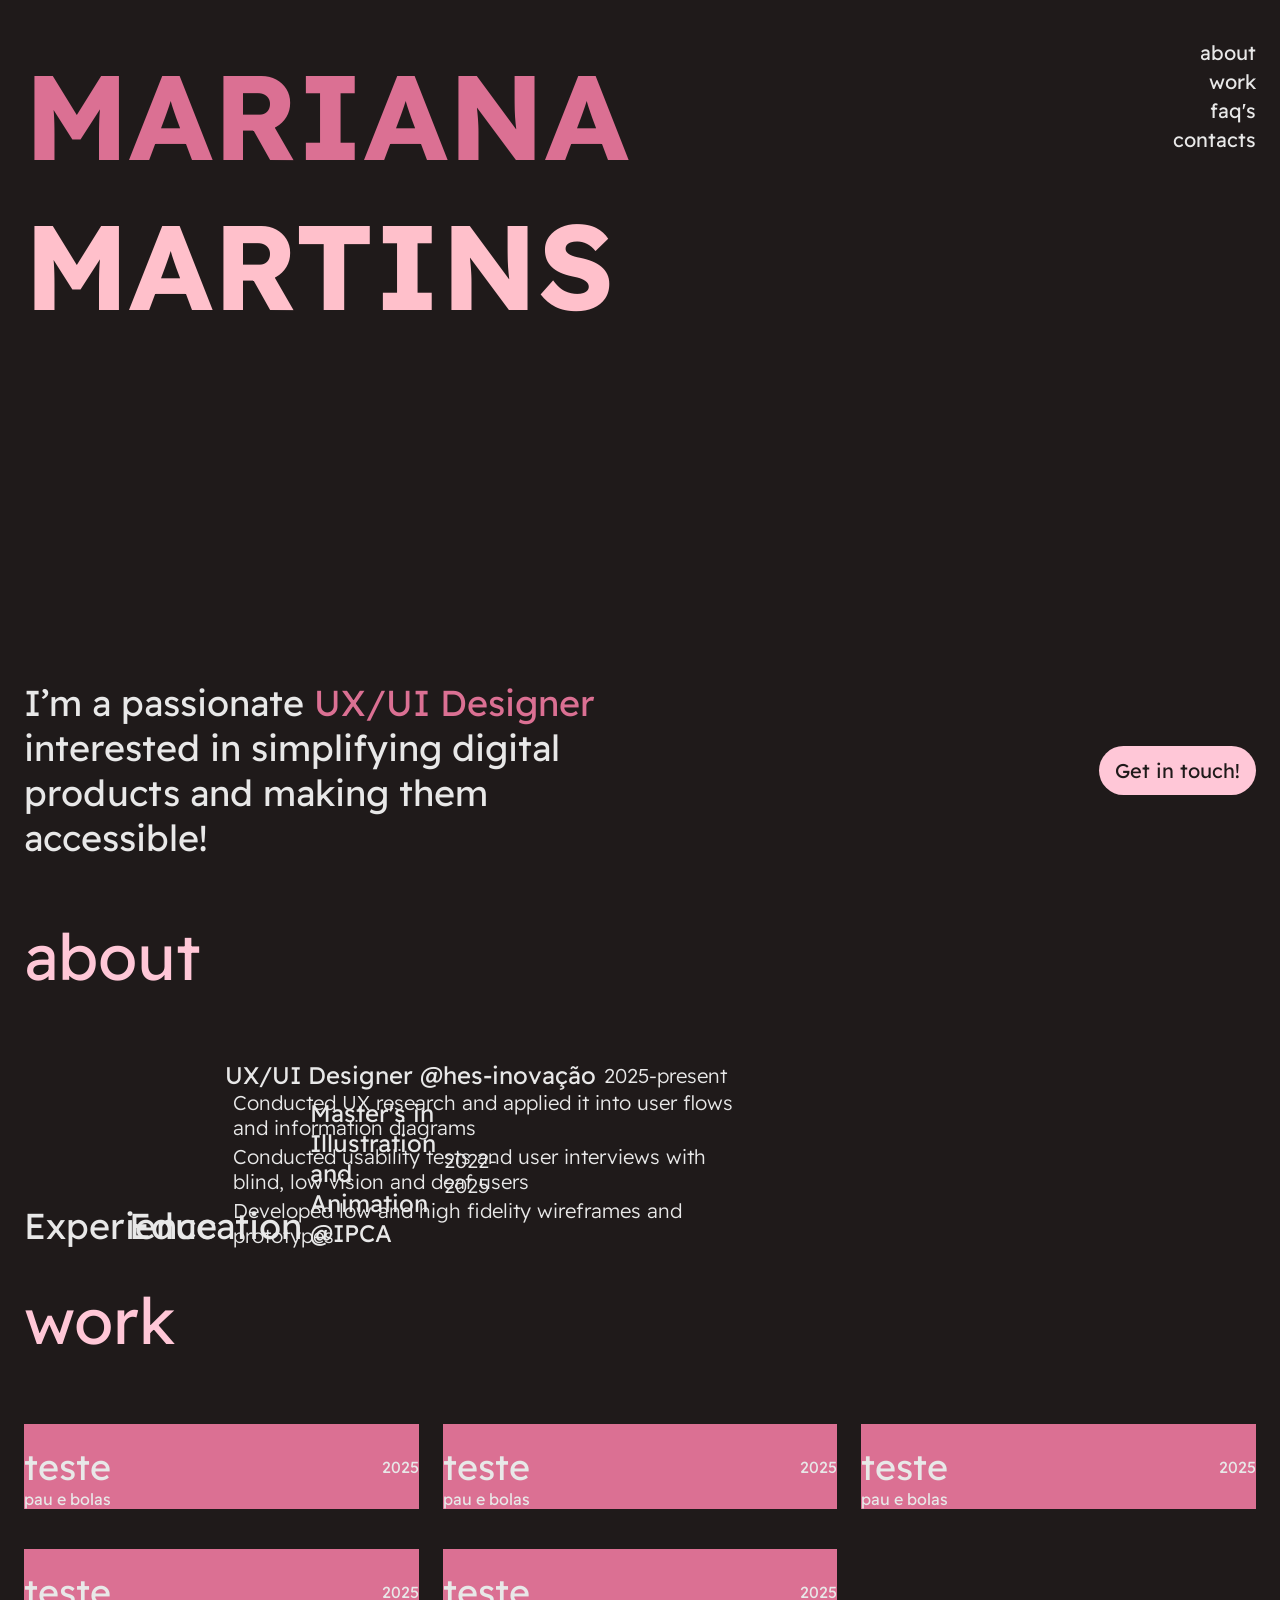
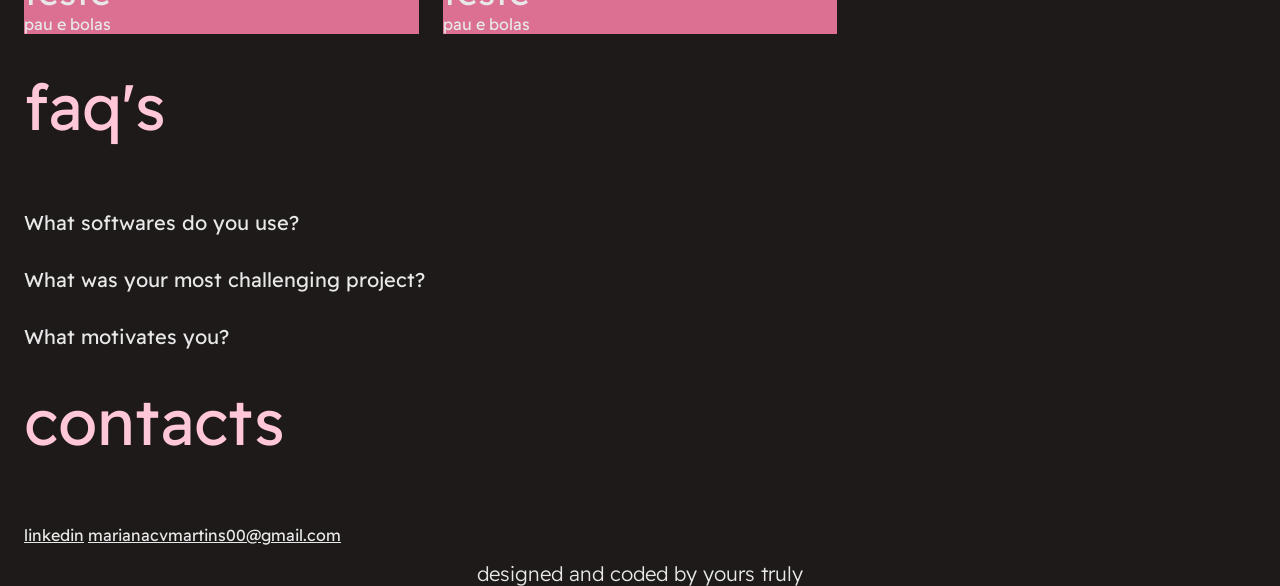
==== index.html @ b4ec55ad "Rename homepage.html to index.html" ====
<!DOCTYPE html>
<html lang="en">

<head>
    <meta name="viewport" content="width=device-width, initial-scale=1">
    <meta charset="UTF-8">
    <title>Mariana Martins' Portfolio</title>

    <link rel="stylesheet" href="style.css">

    <link rel="preconnect" href="https://fonts.googleapis.com">
    <link rel="preconnect" href="https://fonts.gstatic.com" crossorigin>
    <link href="https://fonts.googleapis.com/css2?family=Readex+Pro:wght@160..700&display=swap" rel="stylesheet">

</head>

<body>
    <nav>
        <a href="#about" class="link_nav">about</a>
        <a href="#work" class="link_nav">work</a>
        <a href="#faqs" class="link_nav">faq's</a>
        <a href="#contacts" class="link_nav">contacts</a>
    </nav>

    <main>
        <section id="hero">
            <div id="hero-title">
                <h1 id="Mariana">Mariana</h1>
                <h1 id="Martins">Martins</h1>
            </div>
            <div id="hero-div">
                <div id="hero-h3">
                    <h3>I’m a passionate <strong>UX/UI Designer</strong> interested in simplifying digital products and
                        making them
                        accessible!</h3>
                </div>
                <button href="#contacts" class="primary-button">Get in touch!</button>
            </div>
        </section>

        <section id="about">
            <h2>about</h2>
            <div id="about-main">
                <div class="about-section" id="about-experience">
                    <h3>Experience</h3>
                    <div>
                        <details open>
                            <summary class="about-title">
                                <h4>UX/UI Designer @hes-inovação</h4>
                                <p>2025-present</p>
                            </summary>
                            <div class="about-details">
                                <div>
                                    <img src="imgs/about-star.png" alt="">

                                    <p>
                                        Conducted UX research and applied it into user flows and information diagrams
                                    </p>
                                </div>
                                <div>
                                    <img src="imgs/about-star.png" alt="">

                                    <p>
                                        Conducted usability tests and user interviews with blind, low vision and deaf
                                        users
                                    </p>
                                </div>
                                <div>
                                    <img src="imgs/about-star.png" alt="">

                                    <p>
                                        Developed low and high fidelity wireframes and prototypes
                                    </p>
                                </div>
                            </div>
                        </details>
                    </div>
                </div>
                <div class="about-section" id="about-education">
                    <h3>Education</h3>
                    <div>
                        <div>
                            <div class="about-title">
                                <h4>Master's in Illustration and Animation @IPCA</h4>
                                <p>2022-2025</p>
                            </div>
                        </div>
                    </div>
                </div>
            </div>
        </section>

        <section id="work">
            <h2>work</h2>
            <div id="work-main">
                <div class="work-card">
                    <img src="" alt="">
                    <div class="work-title">
                        <h3>teste</h3>
                        <caption>2025</caption>
                    </div>
                    <div>pau e bolas</div>
                </div>
                <div class="work-card">
                    <img src="" alt="">
                    <div class="work-title">
                        <h3>teste</h3>
                        <caption>2025</caption>
                    </div>
                    <div>pau e bolas</div>
                </div>
                <div class="work-card">
                    <img src="" alt="">
                    <div class="work-title">
                        <h3>teste</h3>
                        <caption>2025</caption>
                    </div>
                    <div>pau e bolas</div>
                </div>
                <div class="work-card">
                    <img src="" alt="">
                    <div class="work-title">
                        <h3>teste</h3>
                        <caption>2025</caption>
                    </div>
                    <div>pau e bolas</div>
                </div>
                <div class="work-card">
                    <img src="" alt="">
                    <div class="work-title">
                        <h3>teste</h3>
                        <caption>2025</caption>
                    </div>
                    <div>pau e bolas</div>
                </div>
            </div>
        </section>

        <section id="faqs">
            <h2>faq's</h2>
            <div id="faqs-section">
                <div id="faqs-main">
                    <details>
                        <summary>
                            What softwares do you use?
                        </summary>
                        <p>
                            Academically, I mainly used the <b>Adobe programs</b>, specially Illustrator, Photoshop, Indesign,
                            After Effects and Premier.
                            However, since pivoting to UX/UI, my main tools has been <b>Figma</b>, since it is the industry
                            standard and due to its versatility. I find it a very useful and versatile tool, due to its
                            many
                            file types (Figjam, Design, Slides) fitting different steps of the UX process
                            For organization also use ClickUp and Notion, and Miro for brainstorming </p>
                    </details>
                    <details>
                        <summary>
                            What was your most challenging project? </summary>
                        <p>
                            Ironically, my most challenging project was also my first one - an <b>app heavily reliant
                            on accessibility</b>, since its target audience are blind, low vision and deaf people. Knowing
                            only
                            the theory about accessibility, at that point, it was vital to conduct a lot of research on
                            how
                            specially blind and low vision people use smartphones in order to have a functional and
                            useful
                            product. Something that really contributed to the success of this project were the usability
                            tests conducted, in which we gathered relevant feedback, from the actual target audience,
                            that
                            allowed us to create a more inclusive app </p>
                    </details>
                    <details>
                        <summary>
                            What motivates you? </summary>
                        <p>
                            <b>I love creating</b>! My hobbies include creating, either by drawing, crocheting, cooking or
                            baking. So naturally I love what I do for work - creating solutions for a specific problem.
                            It
                            keeps me curious, experimental and imaginative</p>
                    </details>
                </div>
            </div>
        </section>

        <section id="contacts">
            <h2>contacts</h2>
            <div>
                <a href="https://www.linkedin.com/in/marianacvmartins/">linkedin</a>
                <a href="#">marianacvmartins00@gmail.com</a>
            </div>
        </section>
    </main>
    <footer>
        <p id="credits">designed and coded by yours truly</p>
    </footer>
</body>
---- style.css ----
:root {
    --margin: 24px;
    --gutter: 24px;

    --black: hsla(0, 9%, 11%, 1);
    --white: hsla(0, 0%, 91%, 1);
    --primary200: hsla(343, 100%, 89%, 1);

    /*FONT*/
    --h1: 120px;
    --h2: 64px;
    --h3: 36px;
    --h4: 24px;
    --body: 20px;
    --surface-default: var(--black);
    --text-default: var(--white);
    --heading-default: var(--primary200);
    --surface-primary: var(--primary200);
    --text-primary: var(--black);
}

* {
    margin: 0;
    border: 0;
    padding: 0;
    color: var(--text-default);
    font-family: "Readex Pro", sans-serif;
    font-weight: 400;
}


body {
    background-color: var(--surface-default);
    margin: 0px var(--margin);
}


h1 {
    font-size: var(--h1);
    font-weight: 700;
}

h2 {
    font-size: var(--h2);
    color: var(--heading-default);
}

h3 {
    font-size: var(--h3);
}

h4 {
    font-size: var(--h4);
}

p {
    font-size: var(--body);
    font-weight: 300;
}

button {
    border-radius: 64px;
    font-size: var(--body);
}

.primary-button {
    background-color: var(--surface-primary);
    color: var(--text-primary);
    padding: 12px 16px;
}

nav {
    position: absolute;
    right: var(--margin);
    top: 40px;
    display: flex;
    width: 122px;
    flex-direction: column;
    align-items: flex-end;
    gap: var(--Spacing-2, 4px);
    position: fixed;
    font-size: var(--body);
}

nav a {
    text-decoration: none;
}

main {
    padding: 0px --margin !important;
}

#hero {
    height: calc(100vh - 80px) !important;
    padding: 40px 0px;
    display: flex;
    flex-direction: column;
    justify-content: space-between;
}

#hero-title {
    display: flex;
    flex-direction: column;
    align-items: flex-start;
}

#hero-title #Mariana {
    color: palevioletred;
}

#hero-title #Martins {
    color: pink;
}

#hero h1 {
    text-transform: uppercase;
}

#hero-div {
    display: inline-grid;
    row-gap: 10px;
    column-gap: var(--gutter);
    align-self: stretch;
    grid-template-rows: repeat(1, fit-content(100%));
    grid-template-columns: repeat(12, minmax(0, 1fr));
    align-items: center;
}

#hero-h3 {
    display: flex;
    flex-direction: column;
    align-items: flex-start;
    grid-column: 1 / span 6;
    justify-self: stretch;
}

#hero-h3 strong {
    color: palevioletred;
}

#hero-div button {
    display: inline-flex;
    padding: var(--Spacing-4, 12px) var(--Spacing-5, 16px);
    align-items: center;
    gap: var(--Spacing-2, 4px);
    grid-row: 1 / span 1;
    grid-column: 12 / span 1;
    justify-self: end;
    height: min-content;
    width: max-content;
}

section {
    display: flex;
    flex-direction: column;
    align-items: flex-start;
    gap: 64px;
    padding: 16px 0px;
    align-self: stretch;
}

#about h3 {
    writing-mode: sideways-lr;
}

.about-title {
    display: flex;
    align-items: center;
    gap: var(--Spacing-3, 8px);
    align-self: stretch;
}

#about-main {
    display: inline-grid;
    column-gap: 32px;
    align-self: stretch;
    grid-template-rows: repeat(1, fit-content(100%));
    grid-template-columns: repeat(12, minmax(0, 1fr));
}

.about-section {
    display: flex;
    align-items: flex-end;
    gap: 8px;
    align-self: end;
    grid-row: 1 / span 1;
    justify-self: stretch;
}

.about-section #about-experience {
    grid-column: 1 / span 5;
}

.about-section #about-education {
    grid-column: 7 / span 5;
}

.about-details {
    display: flex;
    flex-direction: column;
    align-items: flex-start;
    gap: 4px;
    align-self: stretch;
}

.about-details div {
    display: flex;
    width: 525px;
    align-items: center;
    gap: 8px;
}

#work-main {
    display: inline-grid;
    row-gap: var(--Spacing-8, 40px);
    column-gap: var(--Spacing-6, 24px);
    align-self: stretch;
    grid-template-rows: repeat(2, fit-content(100%));
    grid-template-columns: repeat(3, minmax(0, 1fr));
}

.work-card {
    background-color: palevioletred;
}

.work-title {
    display: flex;
    justify-content: space-between;
    align-items: center;
    align-self: stretch;
}

#faqs-section {
    display: inline-grid;
    row-gap: 24px;
    column-gap: var(--gutter);
    align-self: stretch;
    grid-template-rows: repeat(1, fit-content(100%));
    grid-template-columns: repeat(12, minmax(0, 1fr));
}

#faqs-main {
    display: flex;
    padding: var(--Spacing-0, 0);
    flex-direction: column;
    align-items: flex-start;
    gap: var(--Spacing-7, 32px);
    grid-row: 1 / span 1;
    grid-column: 1 / span 6;
    justify-self: stretch;
}

summary {
    list-style: none;
    gap: 32px;
    font-size: var(--body);
}

footer {
    width: calc(100vw-80px);
    text-align: center;
}

/*main {
    margin: var(--margin);
}
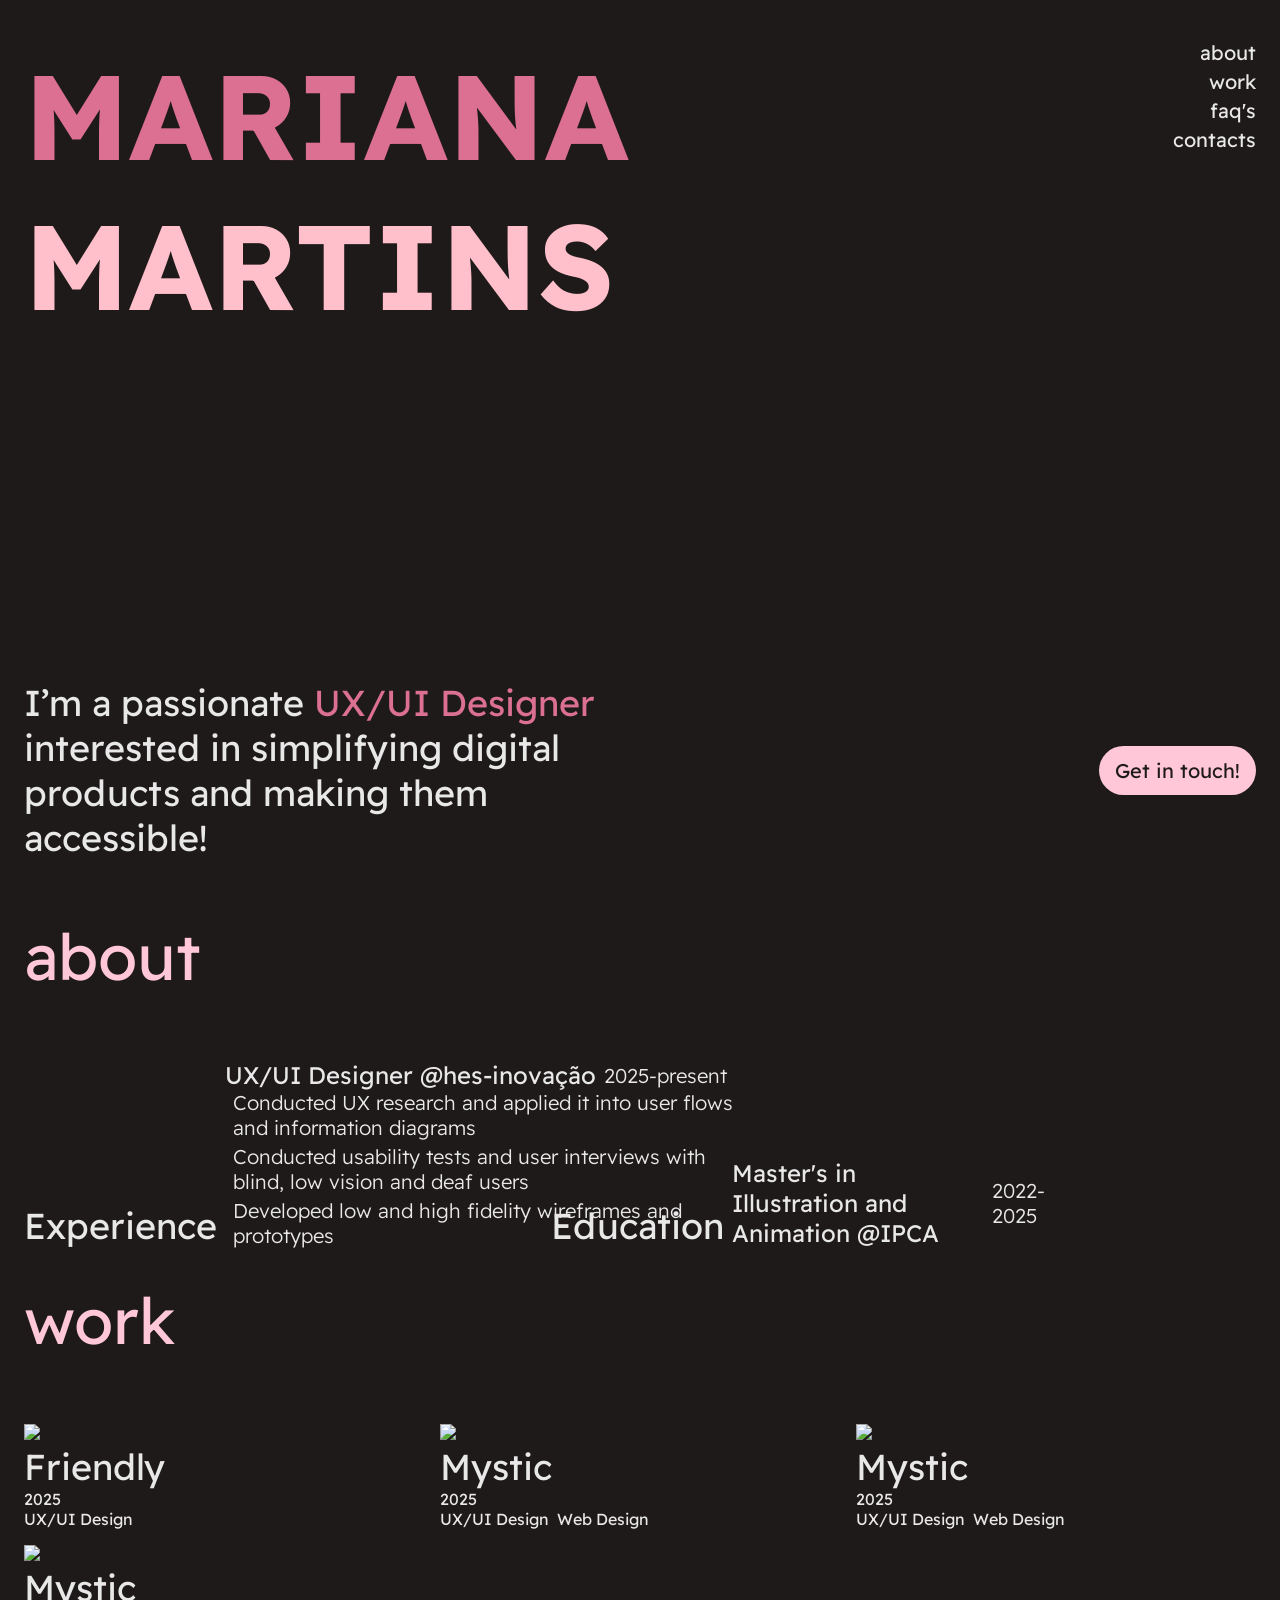
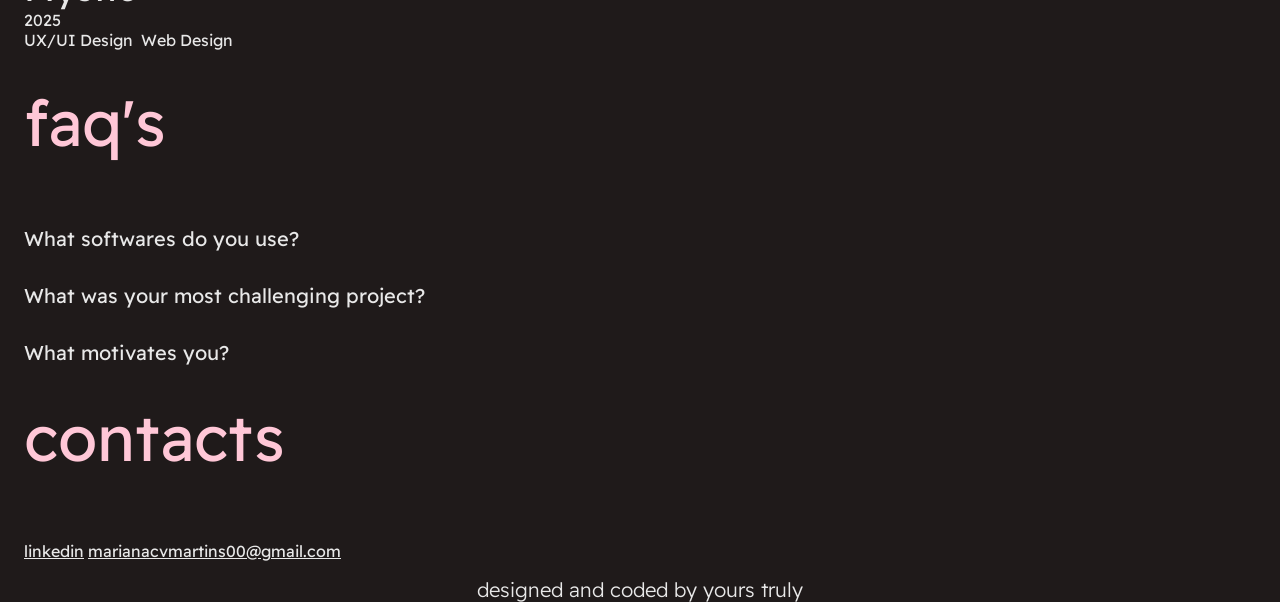
==== commit 4e0ad2cd: "Add files via upload" ====
--- a/index.html
+++ b/index.html
@@ -16,10 +16,10 @@
 
 <body>
     <nav>
-        <a href="#about" class="link_nav">about</a>
+        <!--<a href="#about" class="link_nav">about</a>
         <a href="#work" class="link_nav">work</a>
         <a href="#faqs" class="link_nav">faq's</a>
-        <a href="#contacts" class="link_nav">contacts</a>
+        <a href="#contacts" class="link_nav">contacts</a>-->
     </nav>
 
     <main>
@@ -93,46 +93,6 @@
         <section id="work">
             <h2>work</h2>
             <div id="work-main">
-                <div class="work-card">
-                    <img src="" alt="">
-                    <div class="work-title">
-                        <h3>teste</h3>
-                        <caption>2025</caption>
-                    </div>
-                    <div>pau e bolas</div>
-                </div>
-                <div class="work-card">
-                    <img src="" alt="">
-                    <div class="work-title">
-                        <h3>teste</h3>
-                        <caption>2025</caption>
-                    </div>
-                    <div>pau e bolas</div>
-                </div>
-                <div class="work-card">
-                    <img src="" alt="">
-                    <div class="work-title">
-                        <h3>teste</h3>
-                        <caption>2025</caption>
-                    </div>
-                    <div>pau e bolas</div>
-                </div>
-                <div class="work-card">
-                    <img src="" alt="">
-                    <div class="work-title">
-                        <h3>teste</h3>
-                        <caption>2025</caption>
-                    </div>
-                    <div>pau e bolas</div>
-                </div>
-                <div class="work-card">
-                    <img src="" alt="">
-                    <div class="work-title">
-                        <h3>teste</h3>
-                        <caption>2025</caption>
-                    </div>
-                    <div>pau e bolas</div>
-                </div>
             </div>
         </section>
 
@@ -145,9 +105,11 @@
                             What softwares do you use?
                         </summary>
                         <p>
-                            Academically, I mainly used the <b>Adobe programs</b>, specially Illustrator, Photoshop, Indesign,
+                            Academically, I mainly used the <b>Adobe programs</b>, specially Illustrator, Photoshop,
+                            Indesign,
                             After Effects and Premier.
-                            However, since pivoting to UX/UI, my main tools has been <b>Figma</b>, since it is the industry
+                            However, since pivoting to UX/UI, my main tools has been <b>Figma</b>, since it is the
+                            industry
                             standard and due to its versatility. I find it a very useful and versatile tool, due to its
                             many
                             file types (Figjam, Design, Slides) fitting different steps of the UX process
@@ -158,7 +120,8 @@
                             What was your most challenging project? </summary>
                         <p>
                             Ironically, my most challenging project was also my first one - an <b>app heavily reliant
-                            on accessibility</b>, since its target audience are blind, low vision and deaf people. Knowing
+                                on accessibility</b>, since its target audience are blind, low vision and deaf people.
+                            Knowing
                             only
                             the theory about accessibility, at that point, it was vital to conduct a lot of research on
                             how
@@ -173,10 +136,12 @@
                         <summary>
                             What motivates you? </summary>
                         <p>
-                            <b>I love creating</b>! My hobbies include creating, either by drawing, crocheting, cooking or
+                            <b>I love creating</b>! My hobbies include creating, either by drawing, crocheting, cooking
+                            or
                             baking. So naturally I love what I do for work - creating solutions for a specific problem.
                             It
-                            keeps me curious, experimental and imaginative</p>
+                            keeps me curious, experimental and imaginative
+                        </p>
                     </details>
                 </div>
             </div>
@@ -194,3 +159,5 @@
         <p id="credits">designed and coded by yours truly</p>
     </footer>
 </body>
+
+<script src="test.js"></script>
--- a/style.css
+++ b/style.css
@@ -26,6 +26,7 @@
     color: var(--text-default);
     font-family: "Readex Pro", sans-serif;
     font-weight: 400;
+    scroll-behavior: smooth;
 }
 
 
@@ -187,12 +188,12 @@
     justify-self: stretch;
 }
 
-.about-section #about-experience {
+#about-experience {
     grid-column: 1 / span 5;
 }
 
-.about-section #about-education {
-    grid-column: 7 / span 5;
+#about-education {
+    grid-column: 6 / span 5;
 }
 
 .about-details {
@@ -211,16 +212,32 @@
 }
 
 #work-main {
-    display: inline-grid;
-    row-gap: var(--Spacing-8, 40px);
-    column-gap: var(--Spacing-6, 24px);
-    align-self: stretch;
-    grid-template-rows: repeat(2, fit-content(100%));
-    grid-template-columns: repeat(3, minmax(0, 1fr));
+    display: flex;
+    flex-wrap: wrap;
+    /* Allows items to drop to the next row */
+    gap: 16px;
+    /* Spacing between rows and columns */
+    width: 100%;
 }
 
 .work-card {
-    background-color: palevioletred;
+    flex: calc((100% - (var(--gutter) * 2)) / 3);
+}
+
+.work-image-section {
+    object-fit: fill;
+}
+
+
+.work-image {
+    object-fit: fill;
+}
+
+
+
+.work-category-star {
+    width: 16px;
+    fill: var(--white);
 }
 
 .work-title {
@@ -228,6 +245,15 @@
     justify-content: space-between;
     align-items: center;
     align-self: stretch;
+}
+
+.work-category-div {
+    display: flex;
+    align-items: flex-start;
+    align-content: flex-start;
+    gap: var(--Spacing-1, 2px) var(--Spacing-3, 8px);
+    align-self: stretch;
+    flex-wrap: wrap;
 }
 
 #faqs-section {
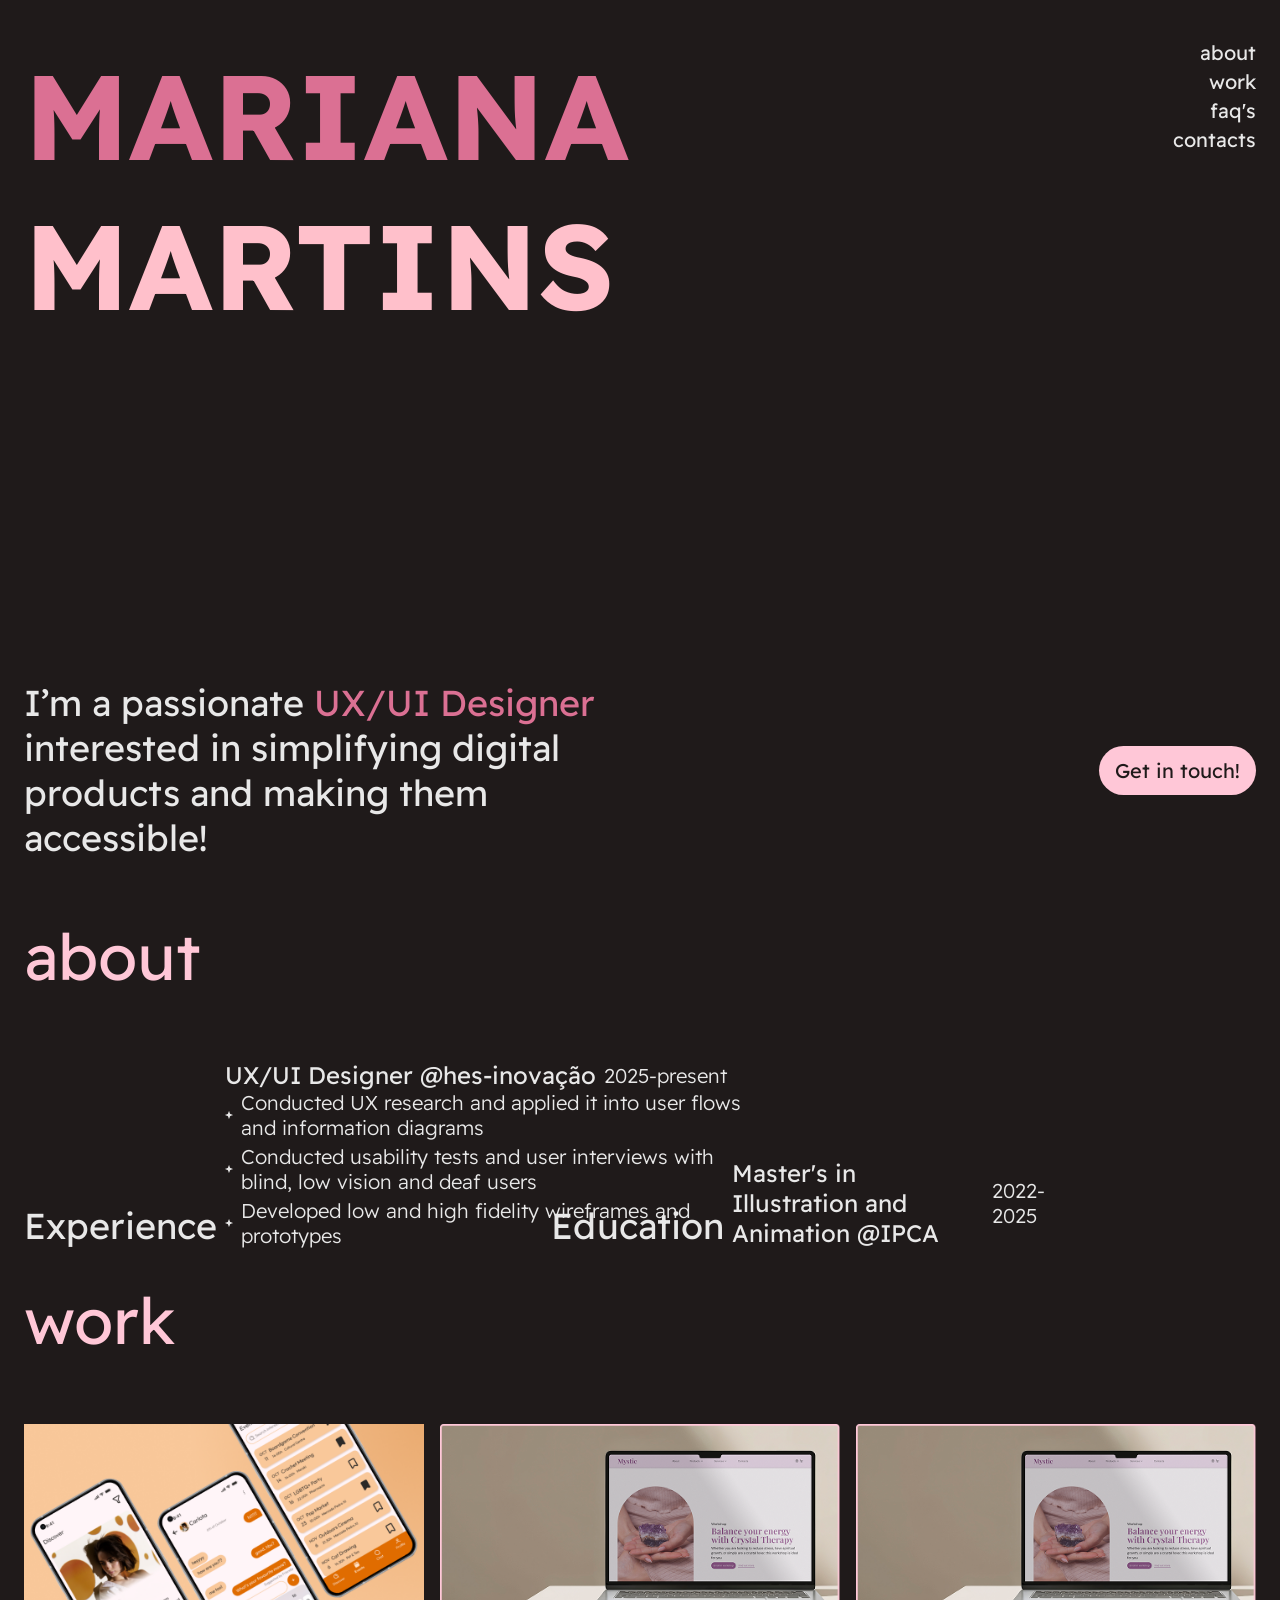
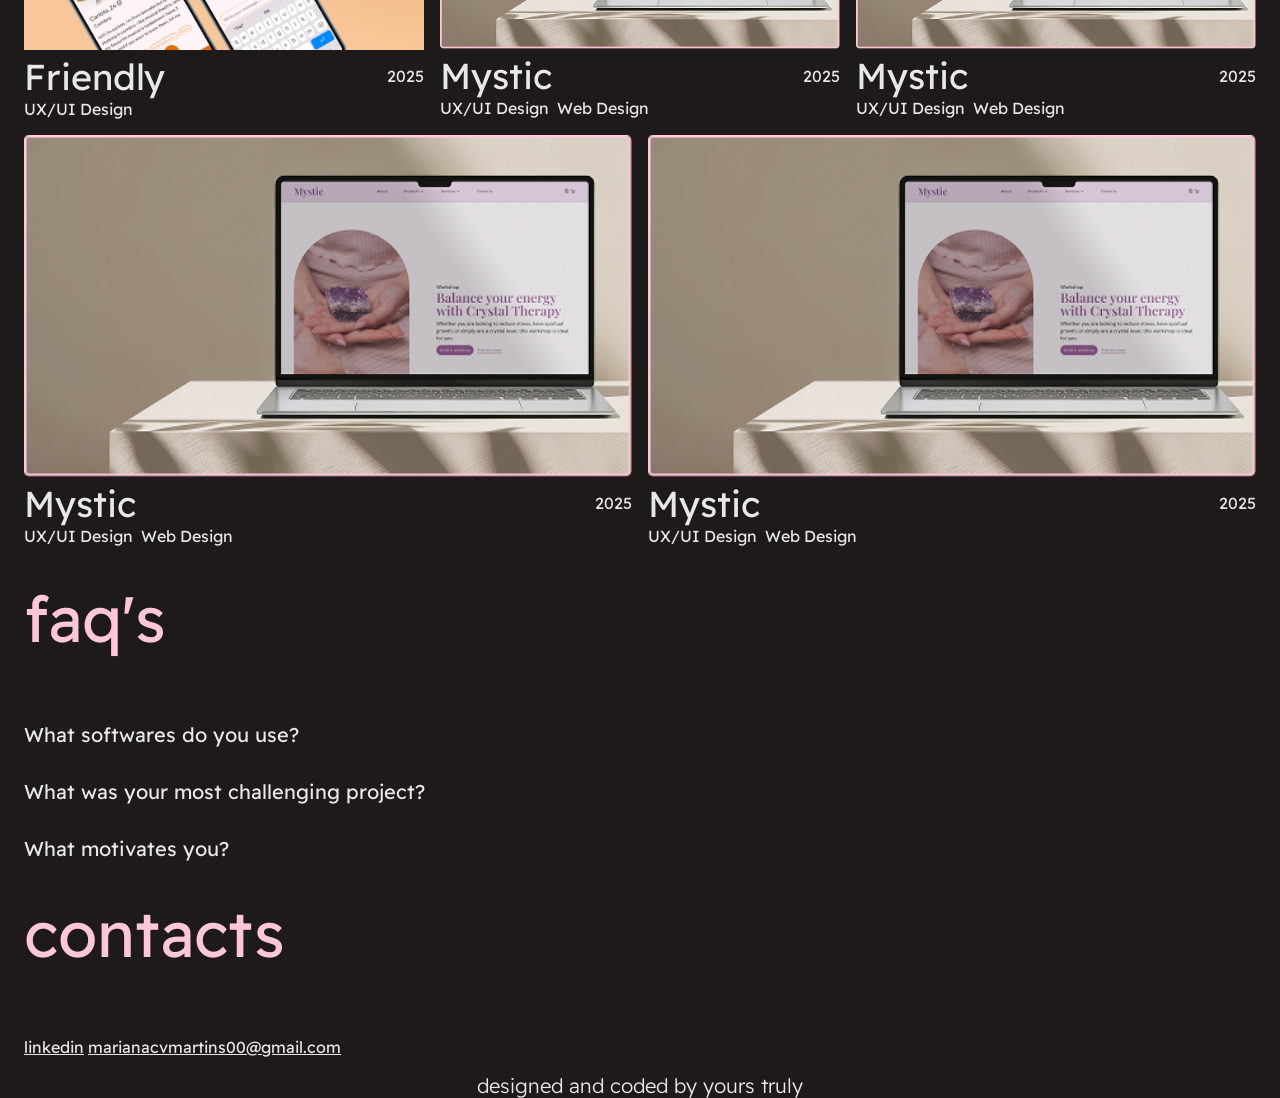
==== commit ecd6305a: "Add files via upload" ====
--- a/index.html
+++ b/index.html
@@ -18,7 +18,7 @@
     <nav>
         <!--<a href="#about" class="link_nav">about</a>
         <a href="#work" class="link_nav">work</a>
-        <a href="#faqs" class="link_nav">faq's</a>
+        <a href="#faq's" class="link_nav">faq's</a>
         <a href="#contacts" class="link_nav">contacts</a>-->
     </nav>
 
@@ -96,7 +96,7 @@
             </div>
         </section>
 
-        <section id="faqs">
+        <section id="faq's">
             <h2>faq's</h2>
             <div id="faqs-section">
                 <div id="faqs-main">
--- a/style.css
+++ b/style.css
@@ -230,7 +230,8 @@
 
 
 .work-image {
-    object-fit: fill;
+    width: 100%;
+    object-fit: contain;
 }
 
 
@@ -240,7 +241,7 @@
     fill: var(--white);
 }
 
-.work-title {
+.work-title-section {
     display: flex;
     justify-content: space-between;
     align-items: center;
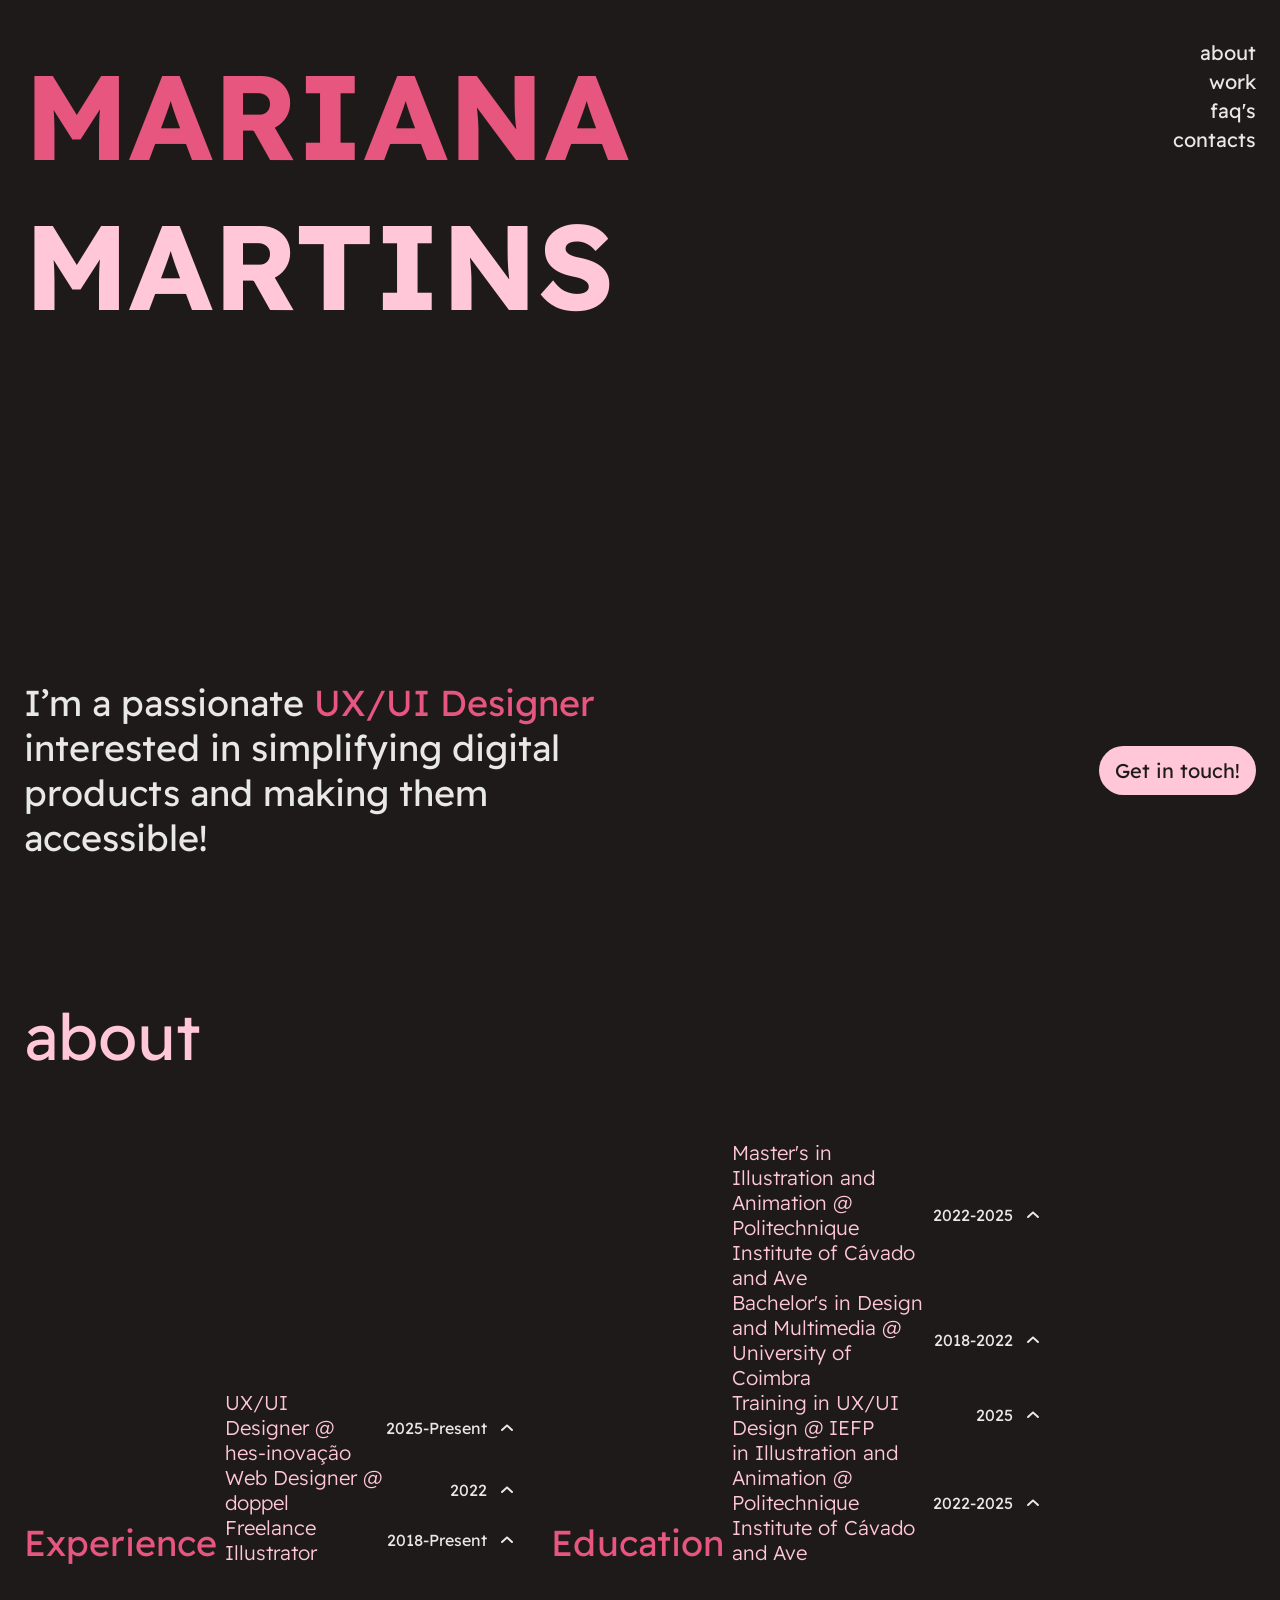
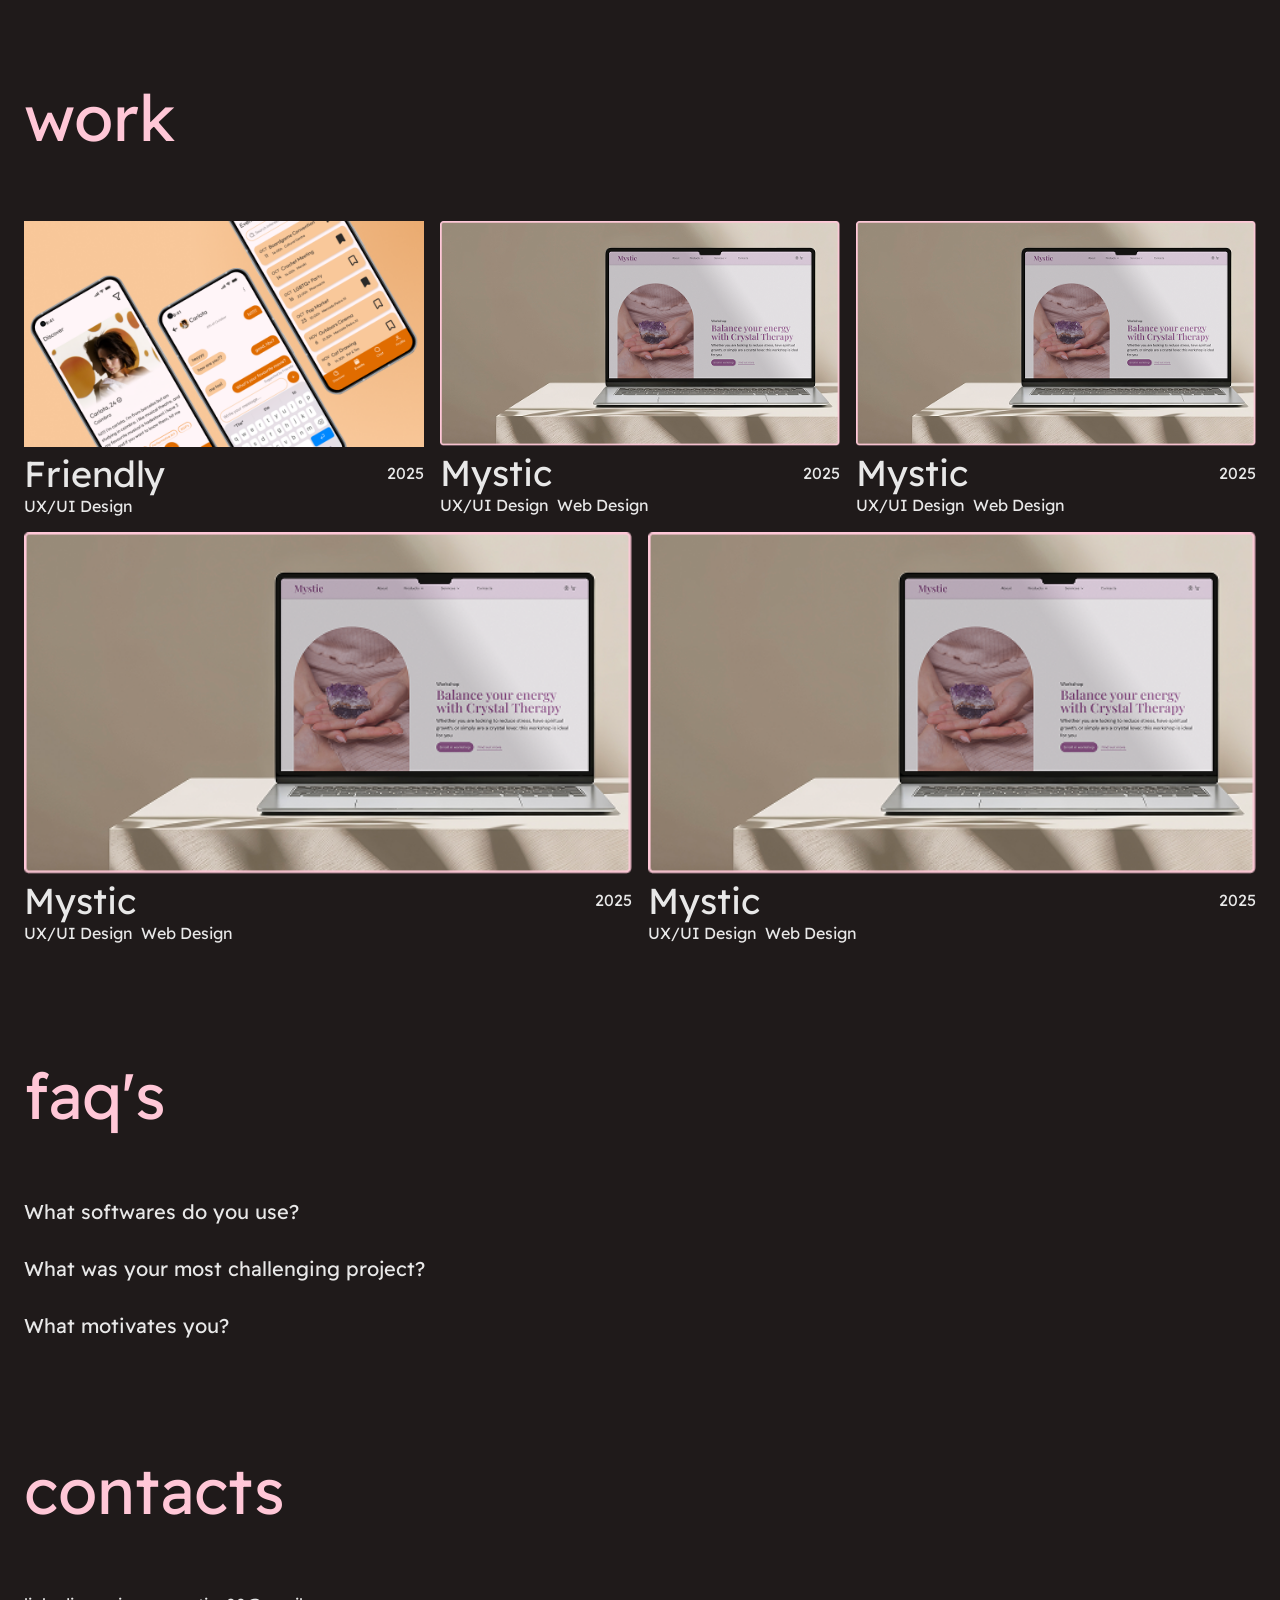
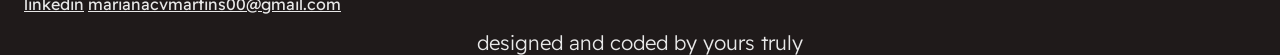
==== commit 685cdbad: "Add files via upload" ====
--- a/index.html
+++ b/index.html
@@ -43,22 +43,22 @@
             <div id="about-main">
                 <div class="about-section" id="about-experience">
                     <h3>Experience</h3>
-                    <div>
-                        <details open>
+                    <div id="about-experience-section">
+                        <!--<details open>
                             <summary class="about-title">
                                 <h4>UX/UI Designer @hes-inovação</h4>
                                 <p>2025-present</p>
                             </summary>
                             <div class="about-details">
                                 <div>
-                                    <img src="imgs/about-star.png" alt="">
+                                    <img src="imgs/star.svg" alt="">
 
                                     <p>
                                         Conducted UX research and applied it into user flows and information diagrams
                                     </p>
                                 </div>
                                 <div>
-                                    <img src="imgs/about-star.png" alt="">
+                                    <img src="imgs/star.svg" alt="">
 
                                     <p>
                                         Conducted usability tests and user interviews with blind, low vision and deaf
@@ -66,25 +66,20 @@
                                     </p>
                                 </div>
                                 <div>
-                                    <img src="imgs/about-star.png" alt="">
+                                    <img src="imgs/star.svg" alt="">
 
                                     <p>
                                         Developed low and high fidelity wireframes and prototypes
                                     </p>
                                 </div>
                             </div>
-                        </details>
+                        </details>-->
                     </div>
                 </div>
                 <div class="about-section" id="about-education">
                     <h3>Education</h3>
-                    <div>
-                        <div>
-                            <div class="about-title">
-                                <h4>Master's in Illustration and Animation @IPCA</h4>
-                                <p>2022-2025</p>
-                            </div>
-                        </div>
+                    <div id="about-education-section">
+                        
                     </div>
                 </div>
             </div>
--- a/style.css
+++ b/style.css
@@ -1,10 +1,12 @@
 :root {
     --margin: 24px;
     --gutter: 24px;
+    --gapsection: 80px;
 
     --black: hsla(0, 9%, 11%, 1);
     --white: hsla(0, 0%, 91%, 1);
     --primary200: hsla(343, 100%, 89%, 1);
+    --primary600: hsla(343, 74%, 62%, 1);
 
     /*FONT*/
     --h1: 120px;
@@ -12,12 +14,19 @@
     --h3: 36px;
     --h4: 24px;
     --body: 20px;
+    --caption: 16px;
+
+    /*TOKENS*/
     --surface-default: var(--black);
     --text-default: var(--white);
     --heading-default: var(--primary200);
+    --subheading-default: var(--primary600);
+
     --surface-primary: var(--primary200);
     --text-primary: var(--black);
 }
+
+
 
 * {
     margin: 0;
@@ -59,6 +68,10 @@
     font-weight: 300;
 }
 
+caption {
+    font-size: var(--caption);
+}
+
 button {
     border-radius: 64px;
     font-size: var(--body);
@@ -88,7 +101,10 @@
 }
 
 main {
+    display: flex;
+    flex-direction: column;
     padding: 0px --margin !important;
+    gap: var(--gapsection);
 }
 
 #hero {
@@ -106,11 +122,11 @@
 }
 
 #hero-title #Mariana {
-    color: palevioletred;
+    color: var(--subheading-default);
 }
 
 #hero-title #Martins {
-    color: pink;
+    color: var(--heading-default);
 }
 
 #hero h1 {
@@ -136,7 +152,7 @@
 }
 
 #hero-h3 strong {
-    color: palevioletred;
+    color: var(--subheading-default);
 }
 
 #hero-div button {
@@ -162,6 +178,7 @@
 
 #about h3 {
     writing-mode: sideways-lr;
+    color: var(--subheading-default);
 }
 
 .about-title {
@@ -204,19 +221,38 @@
     align-self: stretch;
 }
 
-.about-details div {
-    display: flex;
-    width: 525px;
+.about-title {
+display: flex;
+align-items: center;
+gap: var(--Spacing-3, 8px);
+align-self: stretch;
+}
+
+.about-title p {
+    flex: 1 0 0;
+    color: var(--heading-default);
+}
+
+.about-title caption {
+    display: inline-flex !important;
+}
+
+.tasks-section div {
+    display: flex;
     align-items: center;
     gap: 8px;
 }
 
+/*SEE THIS---------------------------------------------*/
+.tasks-section div img {
+    width: 12px;
+    fill: var(--white) !important;
+}
+
 #work-main {
     display: flex;
     flex-wrap: wrap;
-    /* Allows items to drop to the next row */
     gap: 16px;
-    /* Spacing between rows and columns */
     width: 100%;
 }
 
@@ -238,7 +274,7 @@
 
 .work-category-star {
     width: 16px;
-    fill: var(--white);
+    fill: white;
 }
 
 .work-title-section {
@@ -288,6 +324,72 @@
     text-align: center;
 }
 
+@media only screen and (max-width: 600px) {
+    :root {
+        --h1: 64px;
+        --h2: 48px;
+        --h3: 32px;
+        --h4: 24px;
+        --body: 20px;
+    }
+
+    #hero-div {
+        display: flex;
+        flex-direction: column;
+        align-items: self-end;
+    }
+
+    #about-main {
+        display: flex;
+        flex-direction: column;
+        align-items: self-start;
+    }
+
+    .about-section {
+        width: 100%;
+
+    }
+}
+
+@media only screen and (max-width: 1200px) {
+    #about-experience {
+        grid-column: 1 / span 6;
+    }
+
+    #about-education {
+        grid-column: 7 / span 6;
+    }
+}
+
+@media only screen and (max-width: 900px) {
+    #about-main {
+        display: flex;
+        flex-direction: column;
+        align-items: self-start;
+    }
+
+    .about-section {
+        width: 100%;
+    }
+}
+
+
+@media only screen and (max-width: 600px) {
+    :root {
+        --h1: 64px;
+        --h2: 48px;
+        --h3: 32px;
+        --h4: 24px;
+        --body: 20px;
+    }
+
+    #hero-div {
+        display: flex;
+        flex-direction: column;
+        align-items: self-end;
+    }
+}
+
 /*main {
     margin: var(--margin);
 }
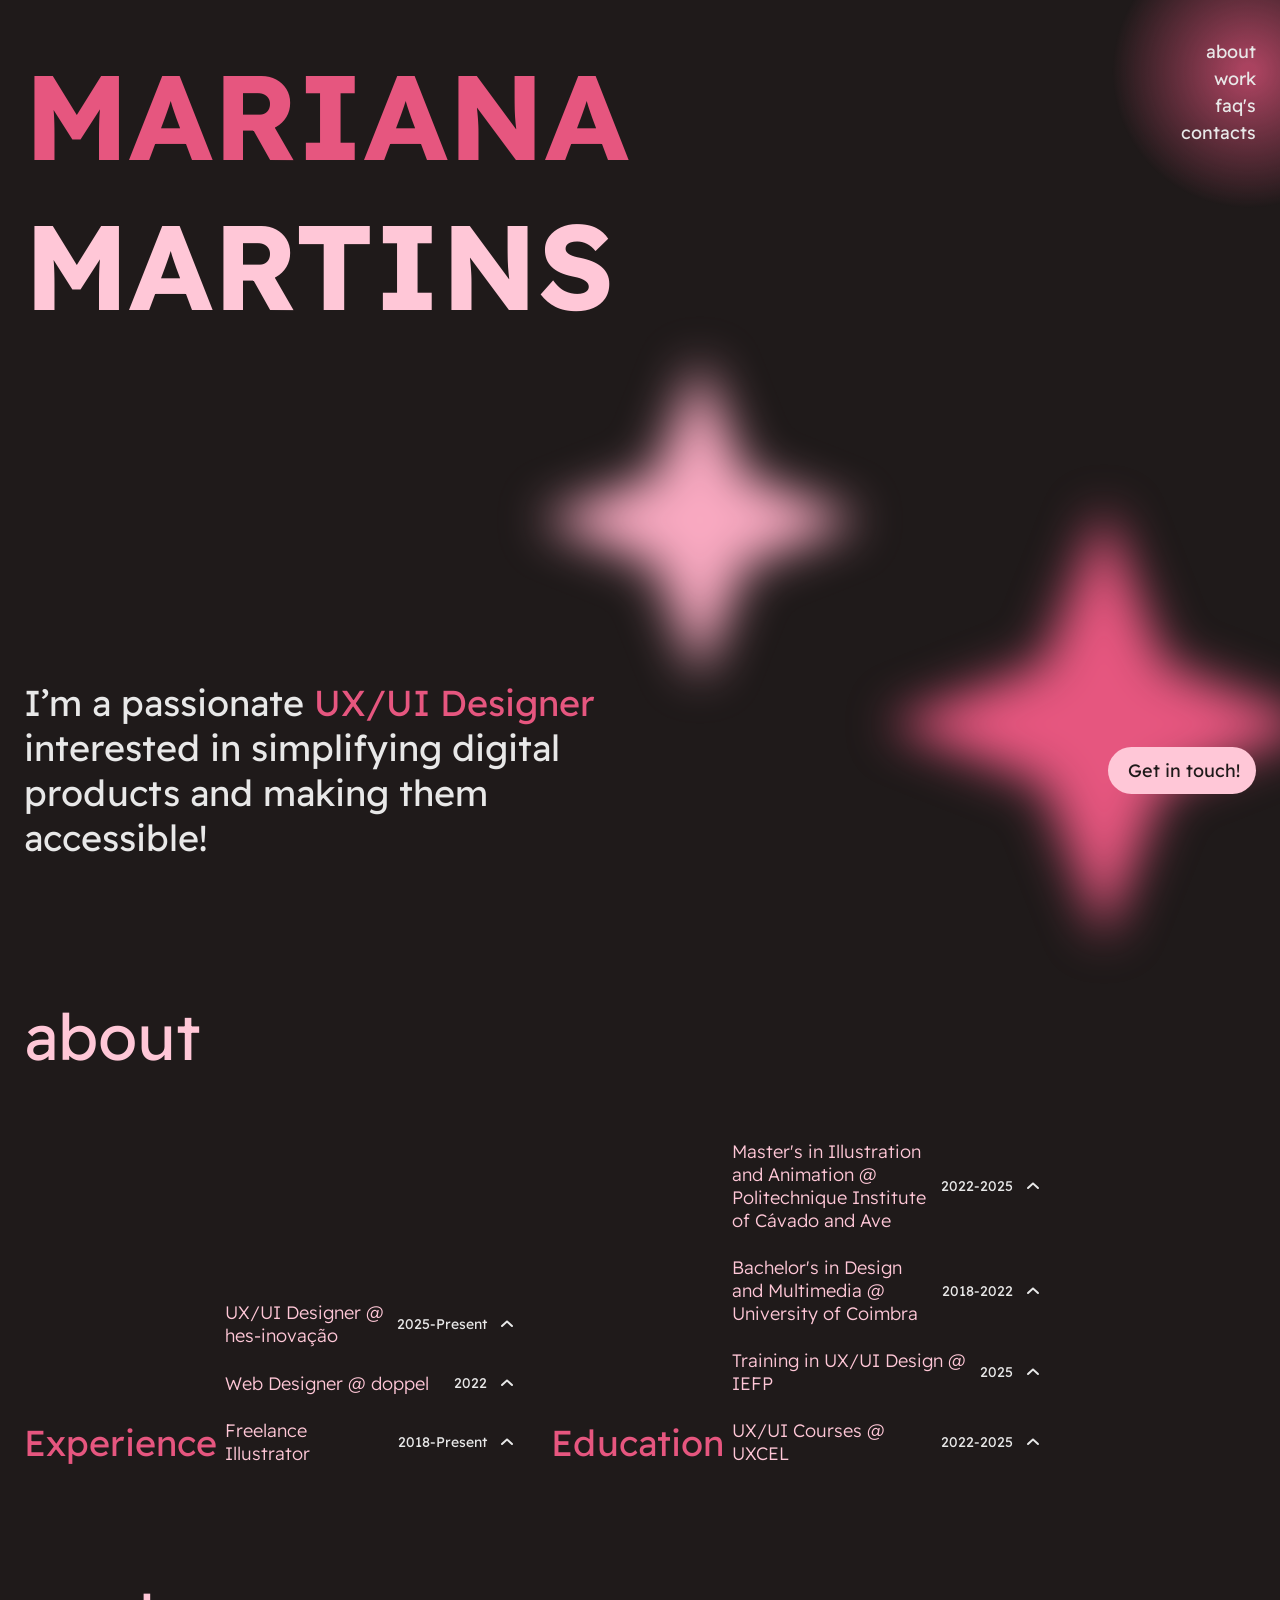
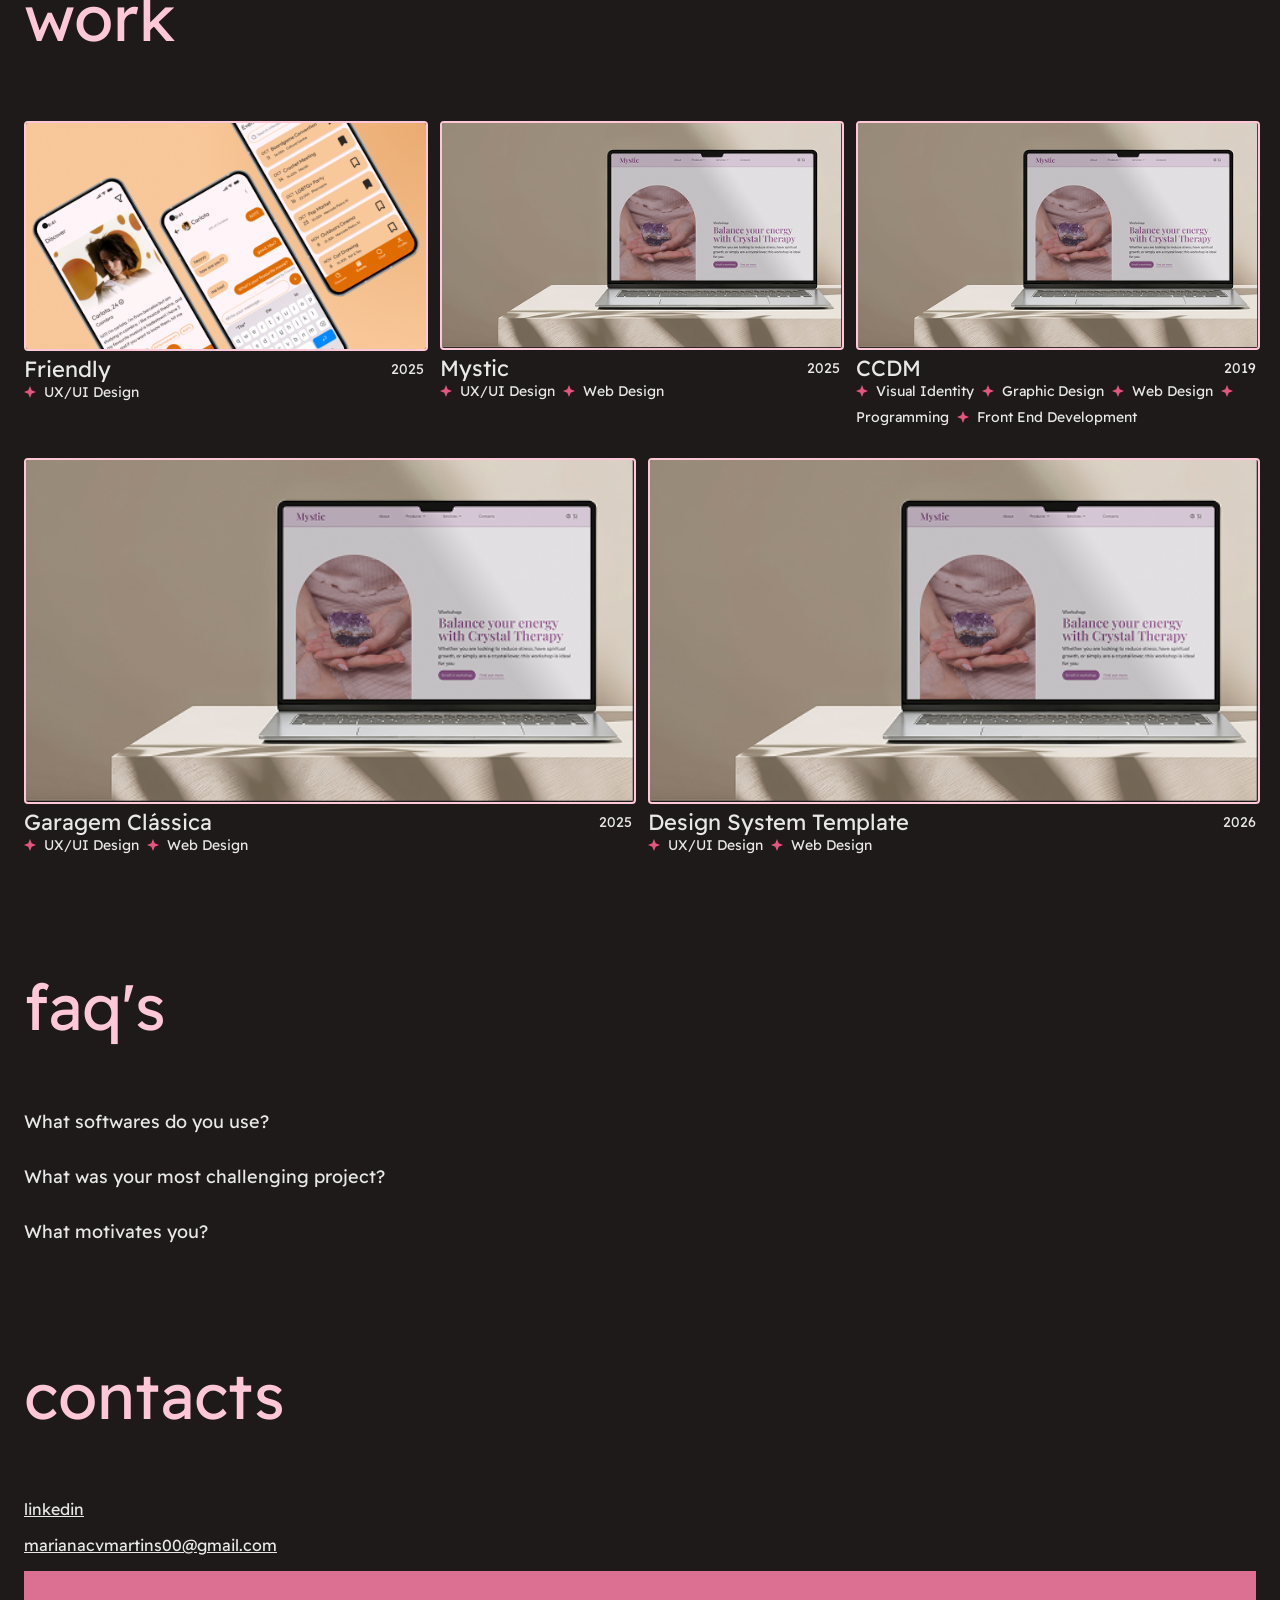
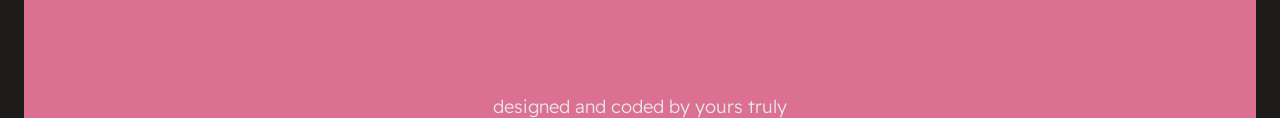
==== commit 5277a2c5: "Add files via upload" ====
--- a/index.html
+++ b/index.html
@@ -12,10 +12,10 @@
     <link rel="preconnect" href="https://fonts.gstatic.com" crossorigin>
     <link href="https://fonts.googleapis.com/css2?family=Readex+Pro:wght@160..700&display=swap" rel="stylesheet">
 
-</head>
 
 <body>
-    <nav>
+    <div id="nav-background"></div>
+    <nav id="nav-home">
         <!--<a href="#about" class="link_nav">about</a>
         <a href="#work" class="link_nav">work</a>
         <a href="#faq's" class="link_nav">faq's</a>
@@ -24,6 +24,15 @@
 
     <main>
         <section id="hero">
+            <svg class="hero-star" id="hero-star-big" viewBox="0 0 80 80" fill="none" xmlns="http://www.w3.org/2000/svg">
+                <path
+                    d="M0 40L28.6863 28.6863L40 6.94792e-07L51.3137 28.6863L80 40L51.3137 51.3137L40 80L28.6863 51.3137L0 40Z"/>
+            </svg>
+
+                        <svg class="hero-star" id="hero-star-small" viewBox="0 0 80 80" fill="none" xmlns="http://www.w3.org/2000/svg">
+                <path
+                    d="M0 40L28.6863 28.6863L40 6.94792e-07L51.3137 28.6863L80 40L51.3137 51.3137L40 80L28.6863 51.3137L0 40Z"/>
+            </svg>
             <div id="hero-title">
                 <h1 id="Mariana">Mariana</h1>
                 <h1 id="Martins">Martins</h1>
@@ -34,7 +43,9 @@
                         making them
                         accessible!</h3>
                 </div>
-                <button href="#contacts" class="primary-button">Get in touch!</button>
+                <button href="#contacts" class="primary-button">
+                    <img src="imgs/star.svg" alt="">
+                    Get in touch!</button>
             </div>
         </section>
 
@@ -43,43 +54,12 @@
             <div id="about-main">
                 <div class="about-section" id="about-experience">
                     <h3>Experience</h3>
-                    <div id="about-experience-section">
-                        <!--<details open>
-                            <summary class="about-title">
-                                <h4>UX/UI Designer @hes-inovação</h4>
-                                <p>2025-present</p>
-                            </summary>
-                            <div class="about-details">
-                                <div>
-                                    <img src="imgs/star.svg" alt="">
-
-                                    <p>
-                                        Conducted UX research and applied it into user flows and information diagrams
-                                    </p>
-                                </div>
-                                <div>
-                                    <img src="imgs/star.svg" alt="">
-
-                                    <p>
-                                        Conducted usability tests and user interviews with blind, low vision and deaf
-                                        users
-                                    </p>
-                                </div>
-                                <div>
-                                    <img src="imgs/star.svg" alt="">
-
-                                    <p>
-                                        Developed low and high fidelity wireframes and prototypes
-                                    </p>
-                                </div>
-                            </div>
-                        </details>-->
+                    <div class="about-subsection" id="about-experience-section">
                     </div>
                 </div>
                 <div class="about-section" id="about-education">
                     <h3>Education</h3>
-                    <div id="about-education-section">
-                        
+                    <div class="about-subsection" id="about-education-section">
                     </div>
                 </div>
             </div>
@@ -144,15 +124,18 @@
 
         <section id="contacts">
             <h2>contacts</h2>
-            <div>
+            <div id="contacts-main">
                 <a href="https://www.linkedin.com/in/marianacvmartins/">linkedin</a>
                 <a href="#">marianacvmartins00@gmail.com</a>
             </div>
         </section>
     </main>
     <footer>
-        <p id="credits">designed and coded by yours truly</p>
+        <div id="footer-credits">
+            <img src="imgs/pepita.png" alt="">
+            <p>designed and coded by yours truly</p>
+        </div>
     </footer>
 </body>
 
-<script src="test.js"></script>+<script src="javascript.js"></script>
--- a/style.css
+++ b/style.css
@@ -6,15 +6,16 @@
     --black: hsla(0, 9%, 11%, 1);
     --white: hsla(0, 0%, 91%, 1);
     --primary200: hsla(343, 100%, 89%, 1);
+    --primary300: hsla(342, 87%, 82%, 1);
     --primary600: hsla(343, 74%, 62%, 1);
 
     /*FONT*/
     --h1: 120px;
     --h2: 64px;
     --h3: 36px;
-    --h4: 24px;
-    --body: 20px;
-    --caption: 16px;
+    --h4: 22px;
+    --body: 18px;
+    --caption: 14px;
 
     /*TOKENS*/
     --surface-default: var(--black);
@@ -23,6 +24,7 @@
     --subheading-default: var(--primary600);
 
     --surface-primary: var(--primary200);
+    --surface-primary-hover: var(--primary300);
     --text-primary: var(--black);
 }
 
@@ -42,6 +44,7 @@
 body {
     background-color: var(--surface-default);
     margin: 0px var(--margin);
+    overflow-x: hidden;
 }
 
 
@@ -63,6 +66,10 @@
     font-size: var(--h4);
 }
 
+b {
+    font-weight: 500;
+}
+
 p {
     font-size: var(--body);
     font-weight: 300;
@@ -70,6 +77,10 @@
 
 caption {
     font-size: var(--caption);
+}
+
+a {
+    text-decoration: none;
 }
 
 button {
@@ -83,7 +94,12 @@
     padding: 12px 16px;
 }
 
-nav {
+.secondary-button {
+    border: 2px solid var(--primary200);
+    padding: 12px 16px;
+}
+
+#nav-home {
     position: absolute;
     right: var(--margin);
     top: 40px;
@@ -100,6 +116,17 @@
     text-decoration: none;
 }
 
+#nav-background {
+    width: 273px;
+    height: 273px;
+    position: fixed;
+    right: -105px;
+    top: -65px;
+    border-radius: 142px;
+    opacity: 0.7;
+    background: radial-gradient(50% 50% at 50% 50%, var(--Colour-Primary-600, #E6557E) 5.29%, rgba(230, 85, 126, 0.56) 46.15%, rgba(230, 85, 126, 0.00) 100%);
+}
+
 main {
     display: flex;
     flex-direction: column;
@@ -113,6 +140,68 @@
     display: flex;
     flex-direction: column;
     justify-content: space-between;
+}
+
+
+.hero-star {
+    animation-duration: 4s;
+    animation-timing-function: linear;
+    animation-delay: 0s;
+    animation-iteration-count: infinite;
+    animation-direction: normal;
+}
+
+#hero-star-big {
+    width: 432px;
+    position: absolute;
+    right: -40px;
+    bottom: -40px;
+    filter: blur(24px);
+    z-index: -1;
+    animation-name: hero-star-big;
+    fill: var(--primary600);
+}
+
+#hero-star-small {
+    width: 320px;
+    position: absolute;
+    right: 420px;
+    bottom: 220px;
+    filter: blur(24px);
+    z-index: -1;
+    animation-name: hero-star-small;
+    fill: var(--primary300);
+}
+
+
+@keyframes hero-star-big {
+
+    0% {
+        transform: scale(1);
+    }
+
+    50% {
+        transform: scale(1.2);
+    }
+
+    100% {
+        transform: scale(1);
+    }
+}
+
+@keyframes hero-star-small {
+
+    0% {
+        transform: scale(1);
+    }
+
+    50% {
+        transform: scale(0.8);
+    }
+
+    100% {
+        transform: scale(1);
+    }
 }
 
 #hero-title {
@@ -167,6 +256,15 @@
     width: max-content;
 }
 
+#hero-div button img {
+    width: 0px;
+}
+
+#hero-div button:hover img {
+    width: 16px;
+    animation: 300ms ease-in-out;
+}
+
 section {
     display: flex;
     flex-direction: column;
@@ -205,6 +303,13 @@
     justify-self: stretch;
 }
 
+.about-subsection {
+    display: flex;
+    flex-direction: column;
+    gap: 24px;
+    width: 100%;
+}
+
 #about-experience {
     grid-column: 1 / span 5;
 }
@@ -221,11 +326,12 @@
     align-self: stretch;
 }
 
+
 .about-title {
-display: flex;
-align-items: center;
-gap: var(--Spacing-3, 8px);
-align-self: stretch;
+    display: flex;
+    align-items: center;
+    gap: var(--Spacing-3, 8px);
+    align-self: stretch;
 }
 
 .about-title p {
@@ -252,7 +358,7 @@
 #work-main {
     display: flex;
     flex-wrap: wrap;
-    gap: 16px;
+    gap: 32px 16px;
     width: 100%;
 }
 
@@ -260,17 +366,12 @@
     flex: calc((100% - (var(--gutter) * 2)) / 3);
 }
 
-.work-image-section {
-    object-fit: fill;
-}
-
-
 .work-image {
+    width: fit-content;
+    border: 2px solid var(--primary200);
+    border-radius: 4px;
     width: 100%;
-    object-fit: contain;
-}
-
-
+}
 
 .work-category-star {
     width: 16px;
@@ -286,11 +387,16 @@
 
 .work-category-div {
     display: flex;
-    align-items: flex-start;
-    align-content: flex-start;
-    gap: var(--Spacing-1, 2px) var(--Spacing-3, 8px);
+    align-items: center;
+    align-content: center;
+    gap: 8px;
     align-self: stretch;
     flex-wrap: wrap;
+    border: 2px palevioletred;
+}
+
+.work-category-div img {
+    width: 12px;
 }
 
 #faqs-section {
@@ -319,12 +425,157 @@
     font-size: var(--body);
 }
 
+#contacts-main {
+    display: flex;
+    flex-direction: column;
+    gap: 16px;
+}
+
+#contacts a {
+    text-decoration: underline;
+}
+
 footer {
-    width: calc(100vw-80px);
+    width: calc(100vw - calc (var(--margin) * 2));
     text-align: center;
-}
-
-@media only screen and (max-width: 600px) {
+    background-color: palevioletred;
+}
+
+#footer-credits img {
+    visibility: hidden;
+    display: block;
+    position: relative;
+    left: 0;
+    right: 0;
+    margin-inline: auto;
+    width: fit-content;
+    bottom: 24px;
+    animation-name: credits;
+    animation-duration: 1s;
+    animation-timing-function: linear;
+    animation-delay: 0s;
+    animation-iteration-count: infinite;
+    animation-direction: normal;
+}
+
+#footer-credits:hover img {
+    visibility: visible;
+}
+
+@keyframes credits {
+
+    0% {
+        transform: scaleX(1);
+    }
+
+    50% {
+        transform: scaleX(-1);
+    }
+
+    100% {
+        transform: scaleX(1);
+    }
+}
+
+
+#project header {
+    height: 100vh;
+}
+
+#project header img {
+    width: calc(100vw - 48px);
+    margin: 0 -24px;
+}
+
+#project #information {
+    display: inline-grid;
+    column-gap: 32px;
+    align-self: stretch;
+    grid-template-rows: repeat(1, fit-content(100%));
+    grid-template-columns: repeat(12, minmax(0, 1fr));
+}
+
+#project h4 {
+    grid-column: 1 / span 8;
+}
+
+/*.about-section {
+    display: flex;
+    align-items: flex-end;
+    gap: 8px;
+    align-self: end;
+    grid-row: 1 / span 1;
+    justify-self: stretch;
+}
+
+.about-subsection {
+    display: flex;
+    flex-direction: column;
+    gap: 24px;
+    width: 100%;
+}
+
+#about-experience {
+    grid-column: 1 / span 5;
+}*/
+
+
+
+#project main {
+    display: flex;
+    flex-direction: column;
+    align-items: center;
+    gap: var(--Spacing-10, 64px);
+    align-self: stretch;
+}
+
+#project-section {
+    display: flex;
+    flex-direction: column;
+    gap: 80px;
+}
+
+.project-item {
+    display: inline-grid;
+    row-gap: var(--Spacing-0, 0);
+    column-gap: var(--Spacing-5, 16px);
+    align-self: stretch;
+    grid-template-rows: repeat(1, fit-content(100%));
+    grid-template-columns: repeat(12, minmax(0, 1fr));
+}
+
+.project-item h4 {
+    grid-row: 1 / span 1;
+    grid-column: 1 / span 2;
+    justify-self: stretch;
+}
+
+.project-item div {
+    grid-row: 1 / span 1;
+    grid-column: 3 / span 6;
+    justify-self: stretch;
+}
+
+.project-item p {
+    grid-row: 1 / span 1;
+    grid-column: 3 / span 6;
+    justify-self: stretch;
+}
+
+#nav-project {
+    position: sticky;
+    top: 100;
+    border-radius: 8px;
+    border: 2px solid var(--Colour-Primary-600, #E6557E);
+    display: flex;
+    padding: var(--Spacing-7, 32px) var(--Spacing-6, 24px);
+    flex-direction: column;
+    align-items: flex-start;
+    gap: 8px;
+    align-self: stretch;
+}
+
+@media only screen and (max-width: 800px) {
     :root {
         --h1: 64px;
         --h2: 48px;
@@ -347,8 +598,22 @@
 
     .about-section {
         width: 100%;
-
-    }
+    }
+
+    #hero-star-big {
+        width: 320px;
+        right: -40px;
+        bottom: 180px;
+        filter: blur(16px);
+    }
+
+    #hero-star-small {
+        width: 180px;
+        right: 420px;
+        bottom: 320px;
+        filter: blur(16px);
+    }
+
 }
 
 @media only screen and (max-width: 1200px) {
@@ -361,11 +626,12 @@
     }
 }
 
-@media only screen and (max-width: 900px) {
+@media only screen and (max-width: 800px) {
     #about-main {
         display: flex;
         flex-direction: column;
         align-items: self-start;
+        gap: 80px;
     }
 
     .about-section {
@@ -379,8 +645,8 @@
         --h1: 64px;
         --h2: 48px;
         --h3: 32px;
-        --h4: 24px;
-        --body: 20px;
+        --h4: 22px;
+        --body: 18px;
     }
 
     #hero-div {
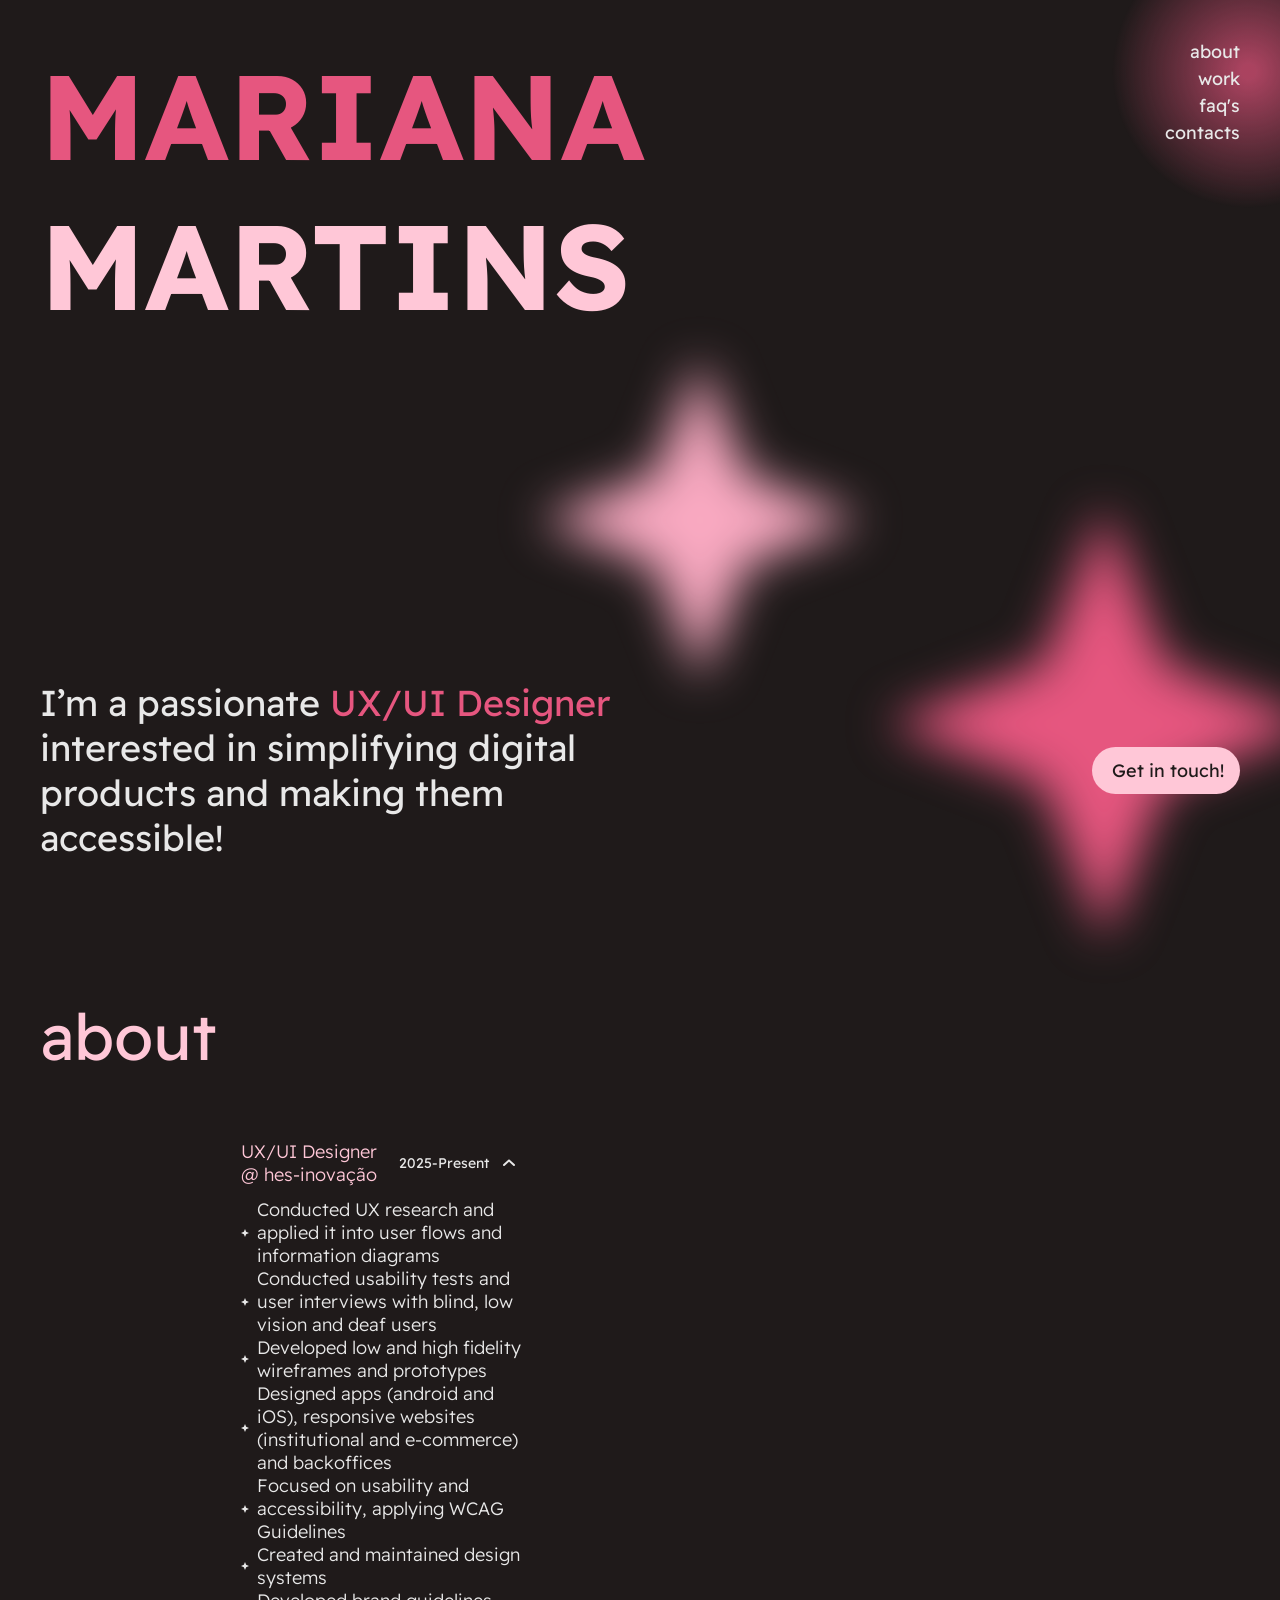
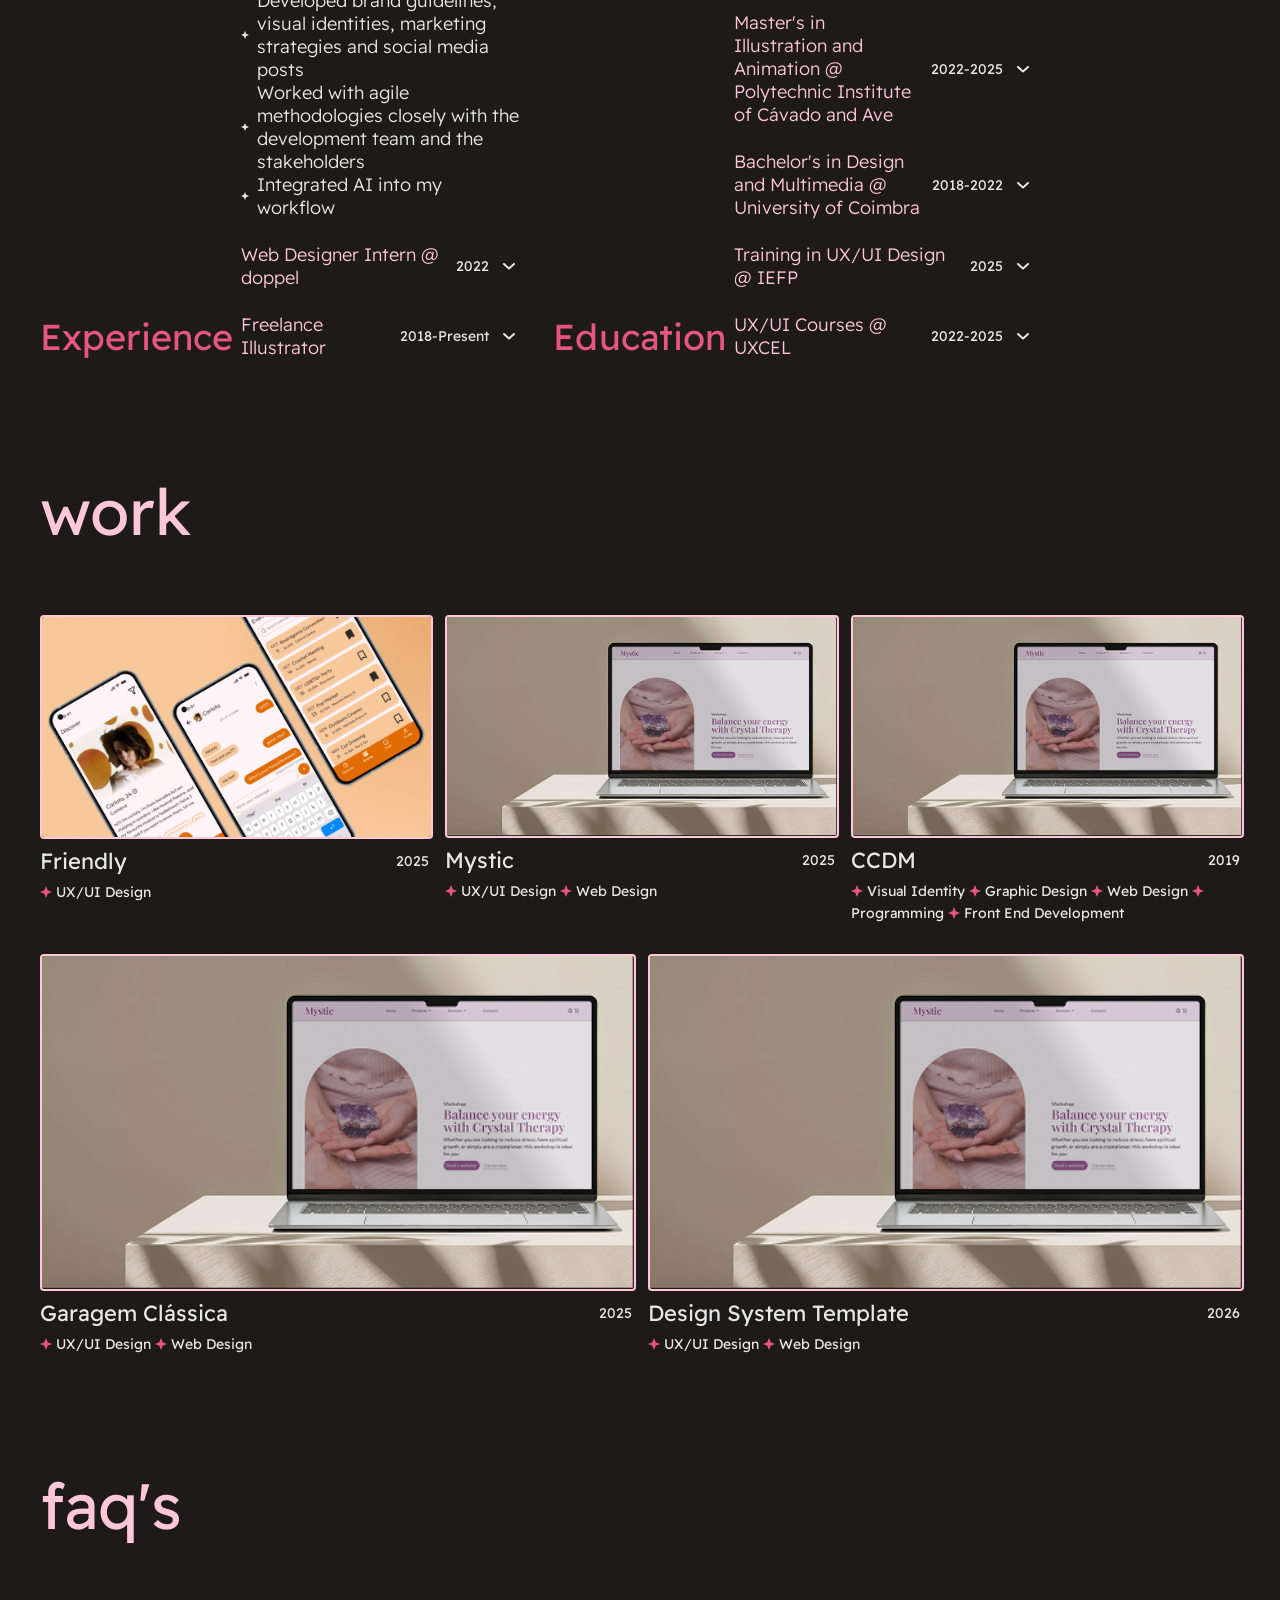
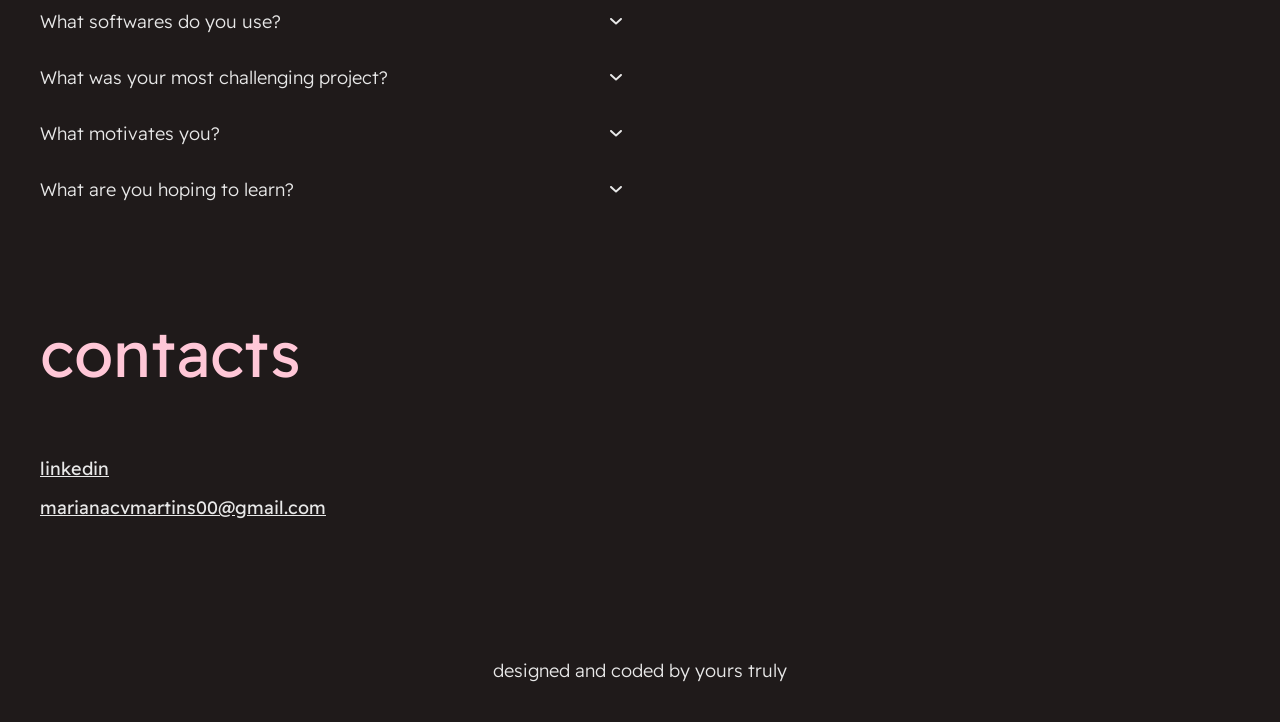
==== commit 94566566: "Add files via upload" ====
--- a/index.html
+++ b/index.html
@@ -15,11 +15,7 @@
 
 <body>
     <div id="nav-background"></div>
-    <nav id="nav-home">
-        <!--<a href="#about" class="link_nav">about</a>
-        <a href="#work" class="link_nav">work</a>
-        <a href="#faq's" class="link_nav">faq's</a>
-        <a href="#contacts" class="link_nav">contacts</a>-->
+    <nav id="nav">
     </nav>
 
     <main>
@@ -43,9 +39,9 @@
                         making them
                         accessible!</h3>
                 </div>
-                <button href="#contacts" class="primary-button">
+                <a href="#contacts" class="primary-button">
                     <img src="imgs/star.svg" alt="">
-                    Get in touch!</button>
+                    Get in touch!</a>
             </div>
         </section>
 
@@ -75,50 +71,6 @@
             <h2>faq's</h2>
             <div id="faqs-section">
                 <div id="faqs-main">
-                    <details>
-                        <summary>
-                            What softwares do you use?
-                        </summary>
-                        <p>
-                            Academically, I mainly used the <b>Adobe programs</b>, specially Illustrator, Photoshop,
-                            Indesign,
-                            After Effects and Premier.
-                            However, since pivoting to UX/UI, my main tools has been <b>Figma</b>, since it is the
-                            industry
-                            standard and due to its versatility. I find it a very useful and versatile tool, due to its
-                            many
-                            file types (Figjam, Design, Slides) fitting different steps of the UX process
-                            For organization also use ClickUp and Notion, and Miro for brainstorming </p>
-                    </details>
-                    <details>
-                        <summary>
-                            What was your most challenging project? </summary>
-                        <p>
-                            Ironically, my most challenging project was also my first one - an <b>app heavily reliant
-                                on accessibility</b>, since its target audience are blind, low vision and deaf people.
-                            Knowing
-                            only
-                            the theory about accessibility, at that point, it was vital to conduct a lot of research on
-                            how
-                            specially blind and low vision people use smartphones in order to have a functional and
-                            useful
-                            product. Something that really contributed to the success of this project were the usability
-                            tests conducted, in which we gathered relevant feedback, from the actual target audience,
-                            that
-                            allowed us to create a more inclusive app </p>
-                    </details>
-                    <details>
-                        <summary>
-                            What motivates you? </summary>
-                        <p>
-                            <b>I love creating</b>! My hobbies include creating, either by drawing, crocheting, cooking
-                            or
-                            baking. So naturally I love what I do for work - creating solutions for a specific problem.
-                            It
-                            keeps me curious, experimental and imaginative
-                        </p>
-                    </details>
-                </div>
             </div>
         </section>
 
@@ -126,7 +78,7 @@
             <h2>contacts</h2>
             <div id="contacts-main">
                 <a href="https://www.linkedin.com/in/marianacvmartins/">linkedin</a>
-                <a href="#">marianacvmartins00@gmail.com</a>
+                <a href="mailto:marianacvmartins00@gmail.com">marianacvmartins00@gmail.com</a>
             </div>
         </section>
     </main>
--- a/style.css
+++ b/style.css
@@ -1,13 +1,15 @@
 :root {
-    --margin: 24px;
+    --margin: 40px;
     --gutter: 24px;
     --gapsection: 80px;
 
     --black: hsla(0, 9%, 11%, 1);
     --white: hsla(0, 0%, 91%, 1);
+    --primary100: hsla(343, 47%, 87%, 1);
     --primary200: hsla(343, 100%, 89%, 1);
     --primary300: hsla(342, 87%, 82%, 1);
     --primary600: hsla(343, 74%, 62%, 1);
+    --primary900: hsla(344, 39%, 24%, 1);
 
     /*FONT*/
     --h1: 120px;
@@ -89,32 +91,61 @@
 }
 
 .primary-button {
+    border-radius: 64px;
+    font-size: var(--body);
     background-color: var(--surface-primary);
     color: var(--text-primary);
     padding: 12px 16px;
 }
 
 .secondary-button {
+    border-radius: 64px;
+    font-size: var(--body);
     border: 2px solid var(--primary200);
     padding: 12px 16px;
 }
 
-#nav-home {
+.secondary-button:hover {
+    background-color: var(--primary900);
+    transition-duration: 0.3s;
+}
+
+#nav {
     position: absolute;
     right: var(--margin);
     top: 40px;
     display: flex;
-    width: 122px;
+    gap: 4px;
     flex-direction: column;
     align-items: flex-end;
-    gap: var(--Spacing-2, 4px);
     position: fixed;
     font-size: var(--body);
+    z-index: 100;
+}
+
+#nav div {
+    display: flex;
+    flex-direction: row;
+    gap: 4px;
+    justify-content: center;
+    align-items: center;
 }
 
 nav a {
     text-decoration: none;
 }
+
+nav img {
+    width: 0px;
+    visibility: hidden;
+    transition-duration: 0.3s;
+}
+
+#nav div:hover img {
+    width: 12px;
+    visibility: visible;
+}
+
 
 #nav-background {
     width: 273px;
@@ -125,6 +156,7 @@
     border-radius: 142px;
     opacity: 0.7;
     background: radial-gradient(50% 50% at 50% 50%, var(--Colour-Primary-600, #E6557E) 5.29%, rgba(230, 85, 126, 0.56) 46.15%, rgba(230, 85, 126, 0.00) 100%);
+    z-index: 99;
 }
 
 main {
@@ -244,7 +276,7 @@
     color: var(--subheading-default);
 }
 
-#hero-div button {
+#hero-div a {
     display: inline-flex;
     padding: var(--Spacing-4, 12px) var(--Spacing-5, 16px);
     align-items: center;
@@ -256,13 +288,13 @@
     width: max-content;
 }
 
-#hero-div button img {
+#hero-div a img {
     width: 0px;
-}
-
-#hero-div button:hover img {
+    transition-duration: 0.3s;
+}
+
+#hero-div a:hover img {
     width: 16px;
-    animation: 300ms ease-in-out;
 }
 
 section {
@@ -318,12 +350,16 @@
     grid-column: 6 / span 5;
 }
 
-.about-details {
-    display: flex;
-    flex-direction: column;
-    align-items: flex-start;
-    gap: 4px;
-    align-self: stretch;
+details {
+    display: flex;
+    flex-direction: column;
+    align-items: flex-start;
+    align-self: stretch;
+    overflow: hidden;
+}
+
+.tasks-section {
+    padding-top: 12px;
 }
 
 
@@ -351,7 +387,7 @@
 
 /*SEE THIS---------------------------------------------*/
 .tasks-section div img {
-    width: 12px;
+    width: 8px !important;
     fill: var(--white) !important;
 }
 
@@ -364,13 +400,36 @@
 
 .work-card {
     flex: calc((100% - (var(--gutter) * 2)) / 3);
-}
-
-.work-image {
-    width: fit-content;
+    display: flex;
+    flex-direction: column;
+    gap: 8px;
+}
+
+.work-image-section {
+    position: relative;
+    display: flex;
+    align-items: center;
+    justify-content: center;
     border: 2px solid var(--primary200);
     border-radius: 4px;
     width: 100%;
+    overflow: hidden;
+}
+
+.work-icon {
+    width: 0px;
+    position: absolute;
+    opacity: 50%;
+    transition-duration: 0.3s;
+}
+
+.work-card:hover .work-icon {
+    width: 250%;
+}
+
+.work-image {
+    width: 100%;
+    height: 100%;
 }
 
 .work-category-star {
@@ -389,7 +448,7 @@
     display: flex;
     align-items: center;
     align-content: center;
-    gap: 8px;
+    gap: 4px;
     align-self: stretch;
     flex-wrap: wrap;
     border: 2px palevioletred;
@@ -425,6 +484,19 @@
     font-size: var(--body);
 }
 
+.faq-title {
+    display: flex;
+    flex-direction: row;
+    align-items: center;
+    gap: var(--Spacing-3, 8px);
+    align-self: stretch;
+    justify-content: space-between;
+}
+
+.answer-section {
+    padding-top: 12px;
+}
+
 #contacts-main {
     display: flex;
     flex-direction: column;
@@ -432,13 +504,23 @@
 }
 
 #contacts a {
+    font-size: var(--body);
     text-decoration: underline;
+    transition-duration: 0.3s;
+}
+
+#contacts a:hover {
+    color: var(--primary100);
 }
 
 footer {
     width: calc(100vw - calc (var(--margin) * 2));
     text-align: center;
-    background-color: palevioletred;
+    margin-bottom: 40px;
+}
+
+footer p {
+    font-size: var(--body);
 }
 
 #footer-credits img {
@@ -449,19 +531,15 @@
     right: 0;
     margin-inline: auto;
     width: fit-content;
-    bottom: 24px;
+    bottom: 8px;
     animation-name: credits;
-    animation-duration: 1s;
+    animation-duration: 0.5s;
     animation-timing-function: linear;
     animation-delay: 0s;
     animation-iteration-count: infinite;
     animation-direction: normal;
 }
 
-#footer-credits:hover img {
-    visibility: visible;
-}
-
 @keyframes credits {
 
     0% {
@@ -479,17 +557,32 @@
 
 
 #project header {
-    height: 100vh;
+    height: calc(100vh - 120px);
 }
 
 #project header img {
-    width: calc(100vw - 48px);
-    margin: 0 -24px;
+    width: 100vw;
+    margin: 0 -40px;
+}
+
+#project #category-section {
+    grid-column: 1 / span 8;
+    justify-self: stretch;
+    display: flex;
+    flex-direction: row;
+    gap: 8px;
+}
+
+#project #category-section img {
+    width: 16px;
+    margin: 0;
 }
 
 #project #information {
+    margin-top: 40px;
     display: inline-grid;
-    column-gap: 32px;
+    column-gap: 16px;
+    row-gap: 16px;
     align-self: stretch;
     grid-template-rows: repeat(1, fit-content(100%));
     grid-template-columns: repeat(12, minmax(0, 1fr));
@@ -497,74 +590,89 @@
 
 #project h4 {
     grid-column: 1 / span 8;
-}
-
-/*.about-section {
-    display: flex;
-    align-items: flex-end;
-    gap: 8px;
-    align-self: end;
+    justify-self: stretch;
+}
+
+#project main {
+    display: inline-grid;
+    row-gap: 0px;
+    column-gap: 16px;
+    grid-template-rows: repeat(1, fit-content(100%));
+    grid-template-columns: repeat(12, minmax(0, 1fr));
+}
+
+#project-section {
+    display: flex;
+    padding-top: 120px;
+    flex-direction: column;
+    align-items: flex-start;
+    gap: 40px;
+    align-self: stretch;
     grid-row: 1 / span 1;
-    justify-self: stretch;
-}
-
-.about-subsection {
-    display: flex;
-    flex-direction: column;
-    gap: 24px;
-    width: 100%;
-}
-
-#about-experience {
-    grid-column: 1 / span 5;
-}*/
-
-
-
-#project main {
-    display: flex;
-    flex-direction: column;
-    align-items: center;
-    gap: var(--Spacing-10, 64px);
-    align-self: stretch;
-}
-
-#project-section {
-    display: flex;
-    flex-direction: column;
-    gap: 80px;
+    grid-column: 1 / span 8;
+    justify-self: stretch;
 }
 
 .project-item {
     display: inline-grid;
-    row-gap: var(--Spacing-0, 0);
-    column-gap: var(--Spacing-5, 16px);
-    align-self: stretch;
+    row-gap: 0px;
+    column-gap: 16px;
     grid-template-rows: repeat(1, fit-content(100%));
-    grid-template-columns: repeat(12, minmax(0, 1fr));
-}
-
-.project-item h4 {
+    grid-template-columns: repeat(7, minmax(0, 1fr));
+    align-self: stretch;
+    justify-self: stretch;
+}
+
+.project-item .title {
+    display: flex;
+    flex-direction: column;
+    align-items: flex-start;
+    gap: 16px;
+    align-self: stretch;
     grid-row: 1 / span 1;
     grid-column: 1 / span 2;
     justify-self: stretch;
 }
 
-.project-item div {
+.project-item .text {
+    display: flex;
+    flex-direction: column;
+    align-items: flex-start;
+    gap: 16px;
+    align-self: stretch;
     grid-row: 1 / span 1;
-    grid-column: 3 / span 6;
-    justify-self: stretch;
-}
-
-.project-item p {
+    grid-column: 3 / span 7;
+    justify-self: stretch;
+}
+
+#project li {
+    font-size: var(--body);
+    font-weight: 300;
+}
+
+.project-item img {
+    width: 100%;
+}
+
+
+#nav-section {
+    display: flex;
+    flex-direction: column;
+    align-items: flex-start;
+    gap: 16px;
+    align-self: stretch;
     grid-row: 1 / span 1;
-    grid-column: 3 / span 6;
+    grid-column: 10 / span 3;
     justify-self: stretch;
 }
 
 #nav-project {
+    top: 0px;
     position: sticky;
-    top: 100;
+    padding-top: 120px;
+}
+
+#nav-project nav {
     border-radius: 8px;
     border: 2px solid var(--Colour-Primary-600, #E6557E);
     display: flex;
@@ -574,20 +682,37 @@
     gap: 8px;
     align-self: stretch;
 }
+
+#nav-project img {
+    display: none;
+    width: 0px;
+}
+
+#footer-project {
+    display: flex;
+    justify-content: center;
+    align-items: center;
+    margin: 80px 0px;
+    gap: 24px;
+}
+
+
+
 
 @media only screen and (max-width: 800px) {
     :root {
         --h1: 64px;
         --h2: 48px;
         --h3: 32px;
-        --h4: 24px;
-        --body: 20px;
+        --h4: 22px;
+        --body: 18px;
     }
 
     #hero-div {
         display: flex;
         flex-direction: column;
         align-items: self-end;
+        gap: 24x;
     }
 
     #about-main {
@@ -603,14 +728,14 @@
     #hero-star-big {
         width: 320px;
         right: -40px;
-        bottom: 180px;
+        bottom: 220px;
         filter: blur(16px);
     }
 
     #hero-star-small {
-        width: 180px;
-        right: 420px;
-        bottom: 320px;
+        width: 240px;
+        right: 380px;
+        bottom: 380px;
         filter: blur(16px);
     }
 
@@ -636,6 +761,10 @@
 
     .about-section {
         width: 100%;
+    }
+
+    #project-section {
+        grid-column: 1 / span 9;
     }
 }
 
@@ -653,9 +782,19 @@
         display: flex;
         flex-direction: column;
         align-items: self-end;
+        gap: 24x;
+    }
+
+    #nav-section {
+        display: none;
+    }
+
+    #project main {
+        display: flex;
+        flex-direction: column;
     }
 }
 
 /*main {
     margin: var(--margin);
-}+}*/
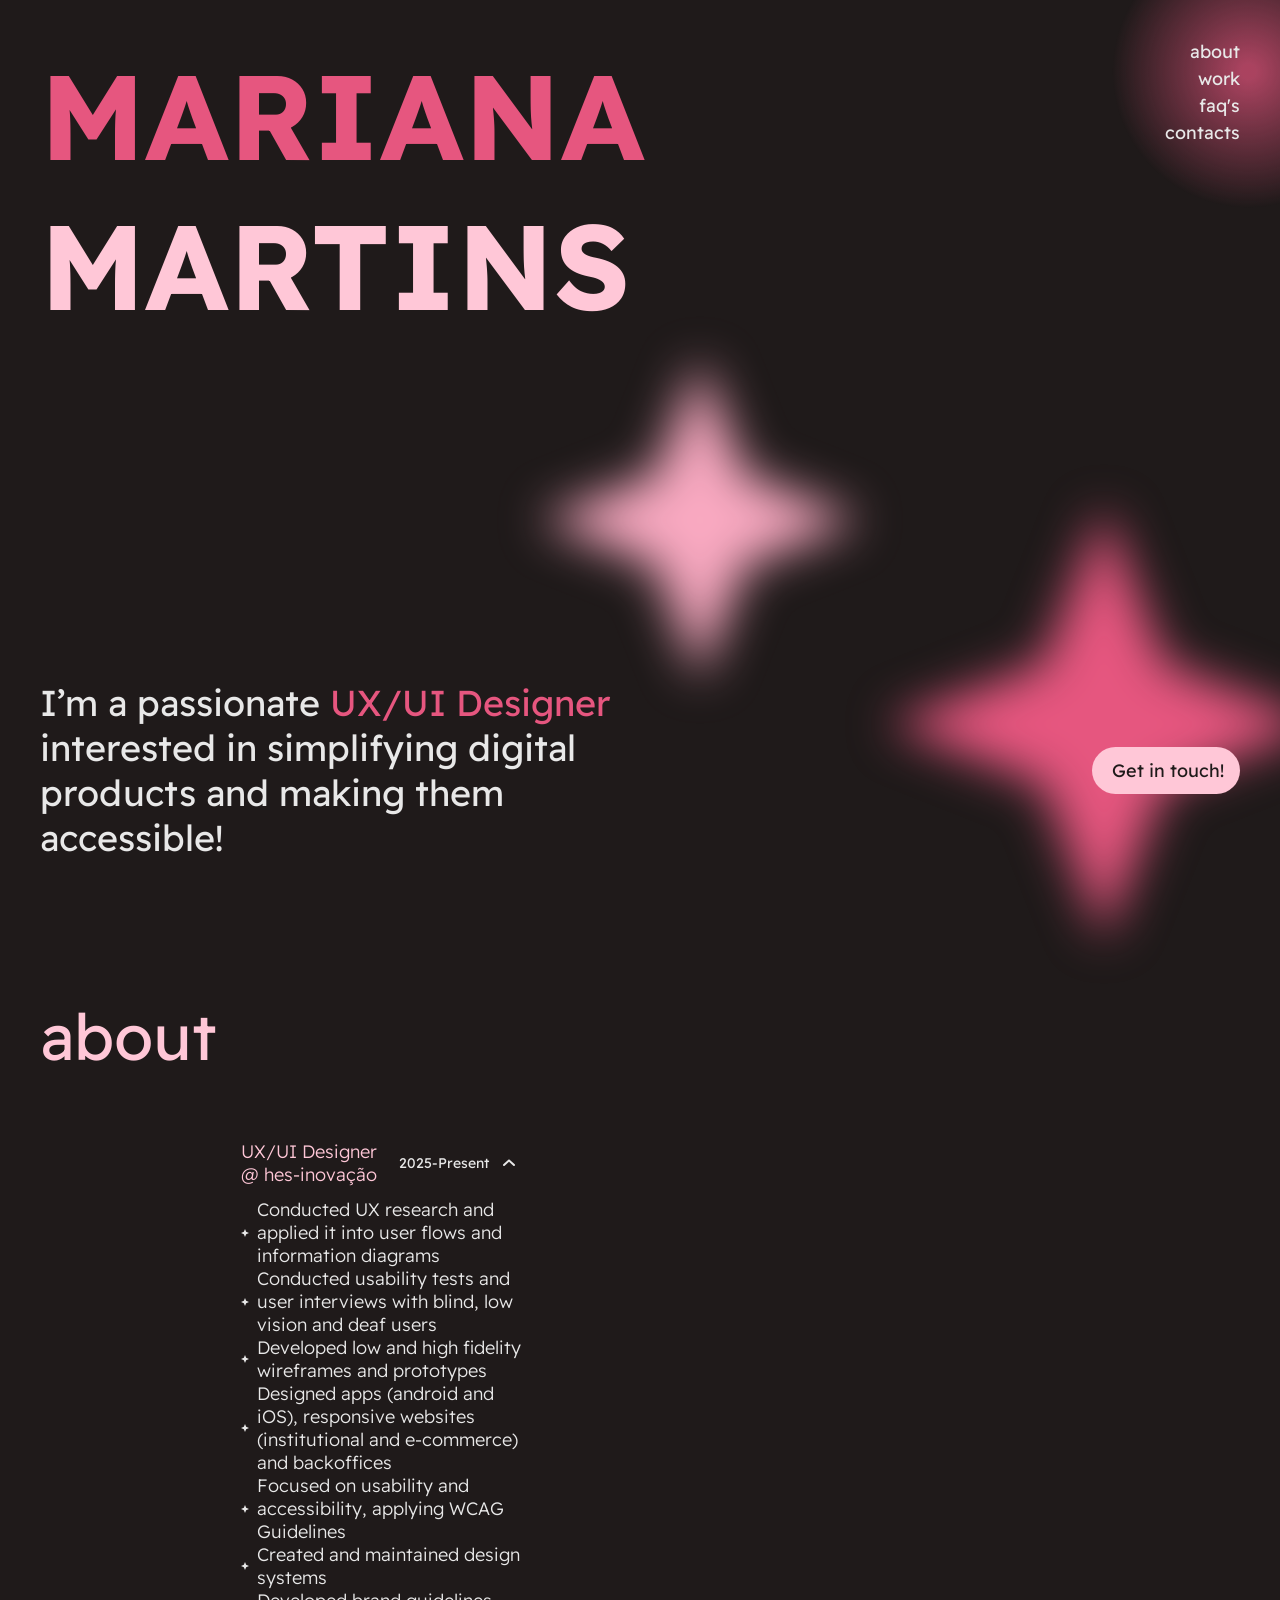
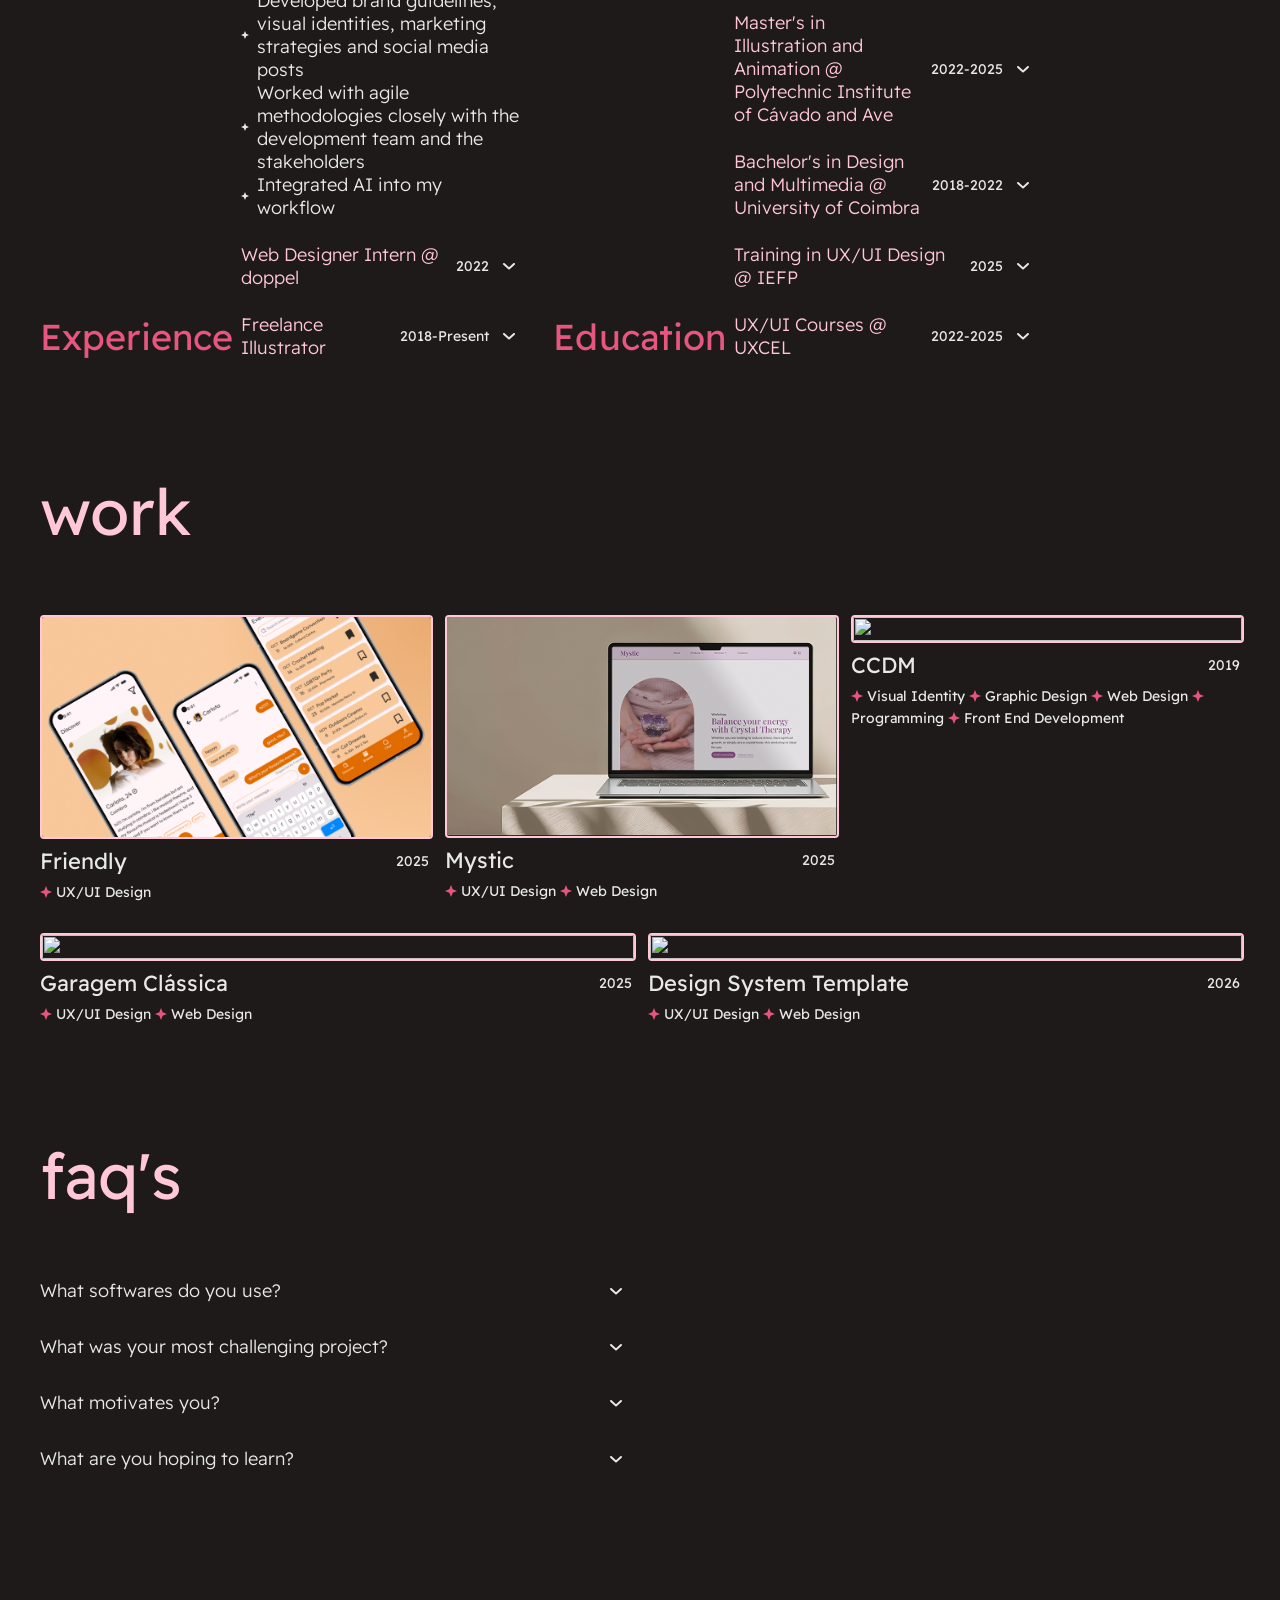
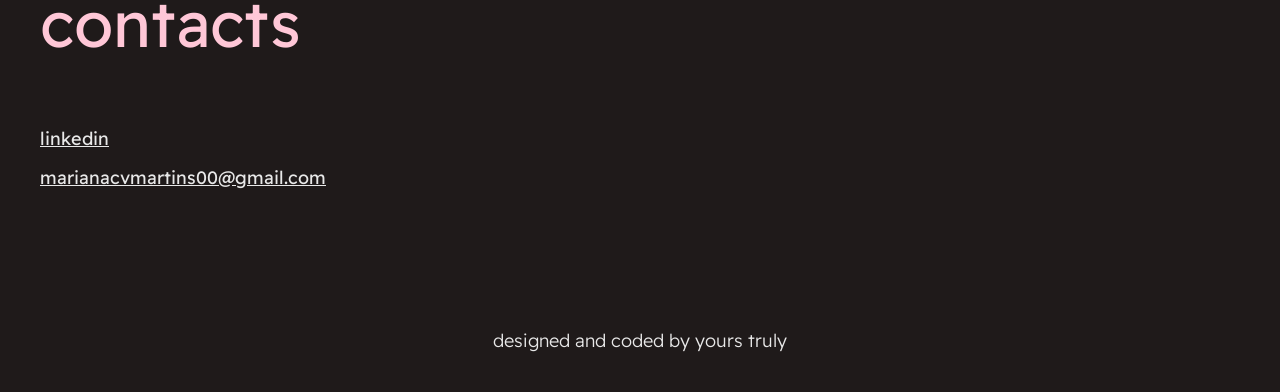
==== commit 66562e53: "Add files via upload" ====
--- a/index.html
+++ b/index.html
@@ -12,6 +12,11 @@
     <link rel="preconnect" href="https://fonts.gstatic.com" crossorigin>
     <link href="https://fonts.googleapis.com/css2?family=Readex+Pro:wght@160..700&display=swap" rel="stylesheet">
 
+    <link rel="apple-touch-icon" sizes="180x180" href="/apple-touch-icon.png">
+    <link rel="icon" type="image/png" sizes="32x32" href="imgs/favicon-32x32.png">
+    <link rel="icon" type="image/png" sizes="16x16" href="imgs/favicon-16x16.png">
+    <link rel="manifest" href="/site.webmanifest">
+</head>
 
 <body>
     <div id="nav-background"></div>
@@ -20,14 +25,16 @@
 
     <main>
         <section id="hero">
-            <svg class="hero-star" id="hero-star-big" viewBox="0 0 80 80" fill="none" xmlns="http://www.w3.org/2000/svg">
+            <svg class="hero-star" id="hero-star-big" viewBox="0 0 80 80" fill="none"
+                xmlns="http://www.w3.org/2000/svg">
                 <path
-                    d="M0 40L28.6863 28.6863L40 6.94792e-07L51.3137 28.6863L80 40L51.3137 51.3137L40 80L28.6863 51.3137L0 40Z"/>
+                    d="M0 40L28.6863 28.6863L40 6.94792e-07L51.3137 28.6863L80 40L51.3137 51.3137L40 80L28.6863 51.3137L0 40Z" />
             </svg>
 
-                        <svg class="hero-star" id="hero-star-small" viewBox="0 0 80 80" fill="none" xmlns="http://www.w3.org/2000/svg">
+            <svg class="hero-star" id="hero-star-small" viewBox="0 0 80 80" fill="none"
+                xmlns="http://www.w3.org/2000/svg">
                 <path
-                    d="M0 40L28.6863 28.6863L40 6.94792e-07L51.3137 28.6863L80 40L51.3137 51.3137L40 80L28.6863 51.3137L0 40Z"/>
+                    d="M0 40L28.6863 28.6863L40 6.94792e-07L51.3137 28.6863L80 40L51.3137 51.3137L40 80L28.6863 51.3137L0 40Z" />
             </svg>
             <div id="hero-title">
                 <h1 id="Mariana">Mariana</h1>
@@ -71,7 +78,7 @@
             <h2>faq's</h2>
             <div id="faqs-section">
                 <div id="faqs-main">
-            </div>
+                </div>
         </section>
 
         <section id="contacts">
--- a/style.css
+++ b/style.css
@@ -482,6 +482,7 @@
     list-style: none;
     gap: 32px;
     font-size: var(--body);
+    cursor: pointer;
 }
 
 .faq-title {
@@ -697,15 +698,49 @@
 }
 
 
-
+@media only screen and (max-width: 1200px) {
+    #about-experience {
+        grid-column: 1 / span 6;
+    }
+
+    #about-education {
+        grid-column: 7 / span 6;
+    }
+}
+
+@media only screen and (max-width: 1000px) {
+    #hero-h3 {
+        grid-column: 1 / span 8;
+    }
+
+    #faqs-main {
+        grid-column: 1 / span 8;
+    }
+}
 
 @media only screen and (max-width: 800px) {
     :root {
-        --h1: 64px;
+        --margin: 24px;
+
+        --h1: 80px;
         --h2: 48px;
         --h3: 32px;
         --h4: 22px;
         --body: 18px;
+    }
+
+    #hero-star-big {
+        width: 320px;
+        right: -40px;
+        bottom: 220px;
+        filter: blur(16px);
+    }
+
+    #hero-star-small {
+        width: 240px;
+        right: 380px;
+        bottom: 380px;
+        filter: blur(16px);
     }
 
     #hero-div {
@@ -719,82 +754,51 @@
         display: flex;
         flex-direction: column;
         align-items: self-start;
+        gap: 64px;
     }
 
     .about-section {
         width: 100%;
     }
 
+    #faqs-main {
+        grid-column: 1 / span 10;
+    }
+}
+
+@media only screen and (max-width: 600px) {
+    :root {
+        --margin: 16px;
+
+        --h1: 64px;
+        --h2: 48px;
+        --h3: 28px;
+    }
+
+    .about-section {
+        flex-direction: column;
+        align-items: flex-start;
+    }
+
+    #about h3 {
+        writing-mode: horizontal-tb;
+    }
+
     #hero-star-big {
-        width: 320px;
+        width: 280px;
         right: -40px;
         bottom: 220px;
         filter: blur(16px);
     }
 
     #hero-star-small {
-        width: 240px;
-        right: 380px;
-        bottom: 380px;
+        width: 200px;
+        left: -24px;
+        bottom: 400px;
         filter: blur(16px);
     }
 
-}
-
-@media only screen and (max-width: 1200px) {
-    #about-experience {
-        grid-column: 1 / span 6;
-    }
-
-    #about-education {
-        grid-column: 7 / span 6;
-    }
-}
-
-@media only screen and (max-width: 800px) {
-    #about-main {
-        display: flex;
-        flex-direction: column;
-        align-items: self-start;
-        gap: 80px;
-    }
-
-    .about-section {
-        width: 100%;
-    }
-
-    #project-section {
-        grid-column: 1 / span 9;
-    }
-}
-
-
-@media only screen and (max-width: 600px) {
-    :root {
-        --h1: 64px;
-        --h2: 48px;
-        --h3: 32px;
-        --h4: 22px;
-        --body: 18px;
-    }
-
-    #hero-div {
-        display: flex;
-        flex-direction: column;
-        align-items: self-end;
-        gap: 24x;
-    }
-
-    #nav-section {
-        display: none;
-    }
-
-    #project main {
-        display: flex;
-        flex-direction: column;
-    }
-}
-
-/*main {
-    margin: var(--margin);
-}*/+        #faqs-main {
+        grid-column: 1 / span 12;
+    }
+}
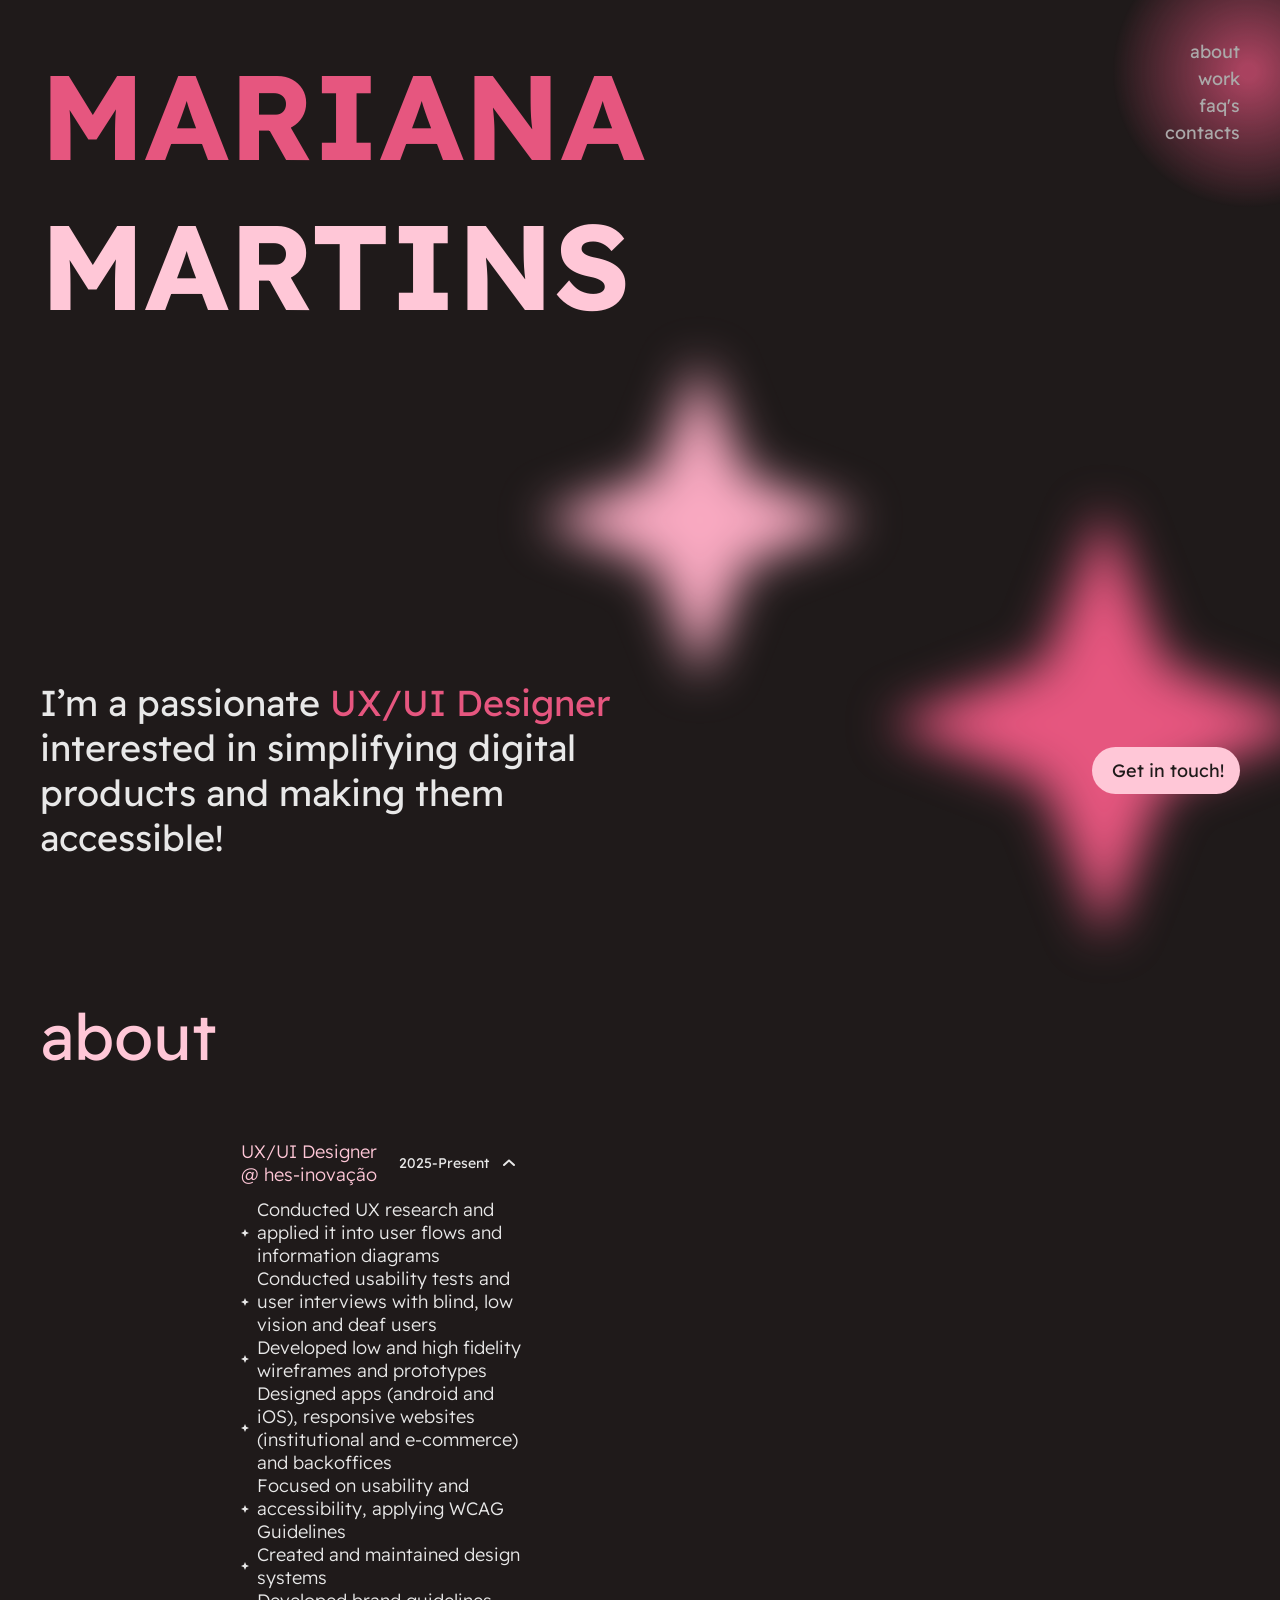
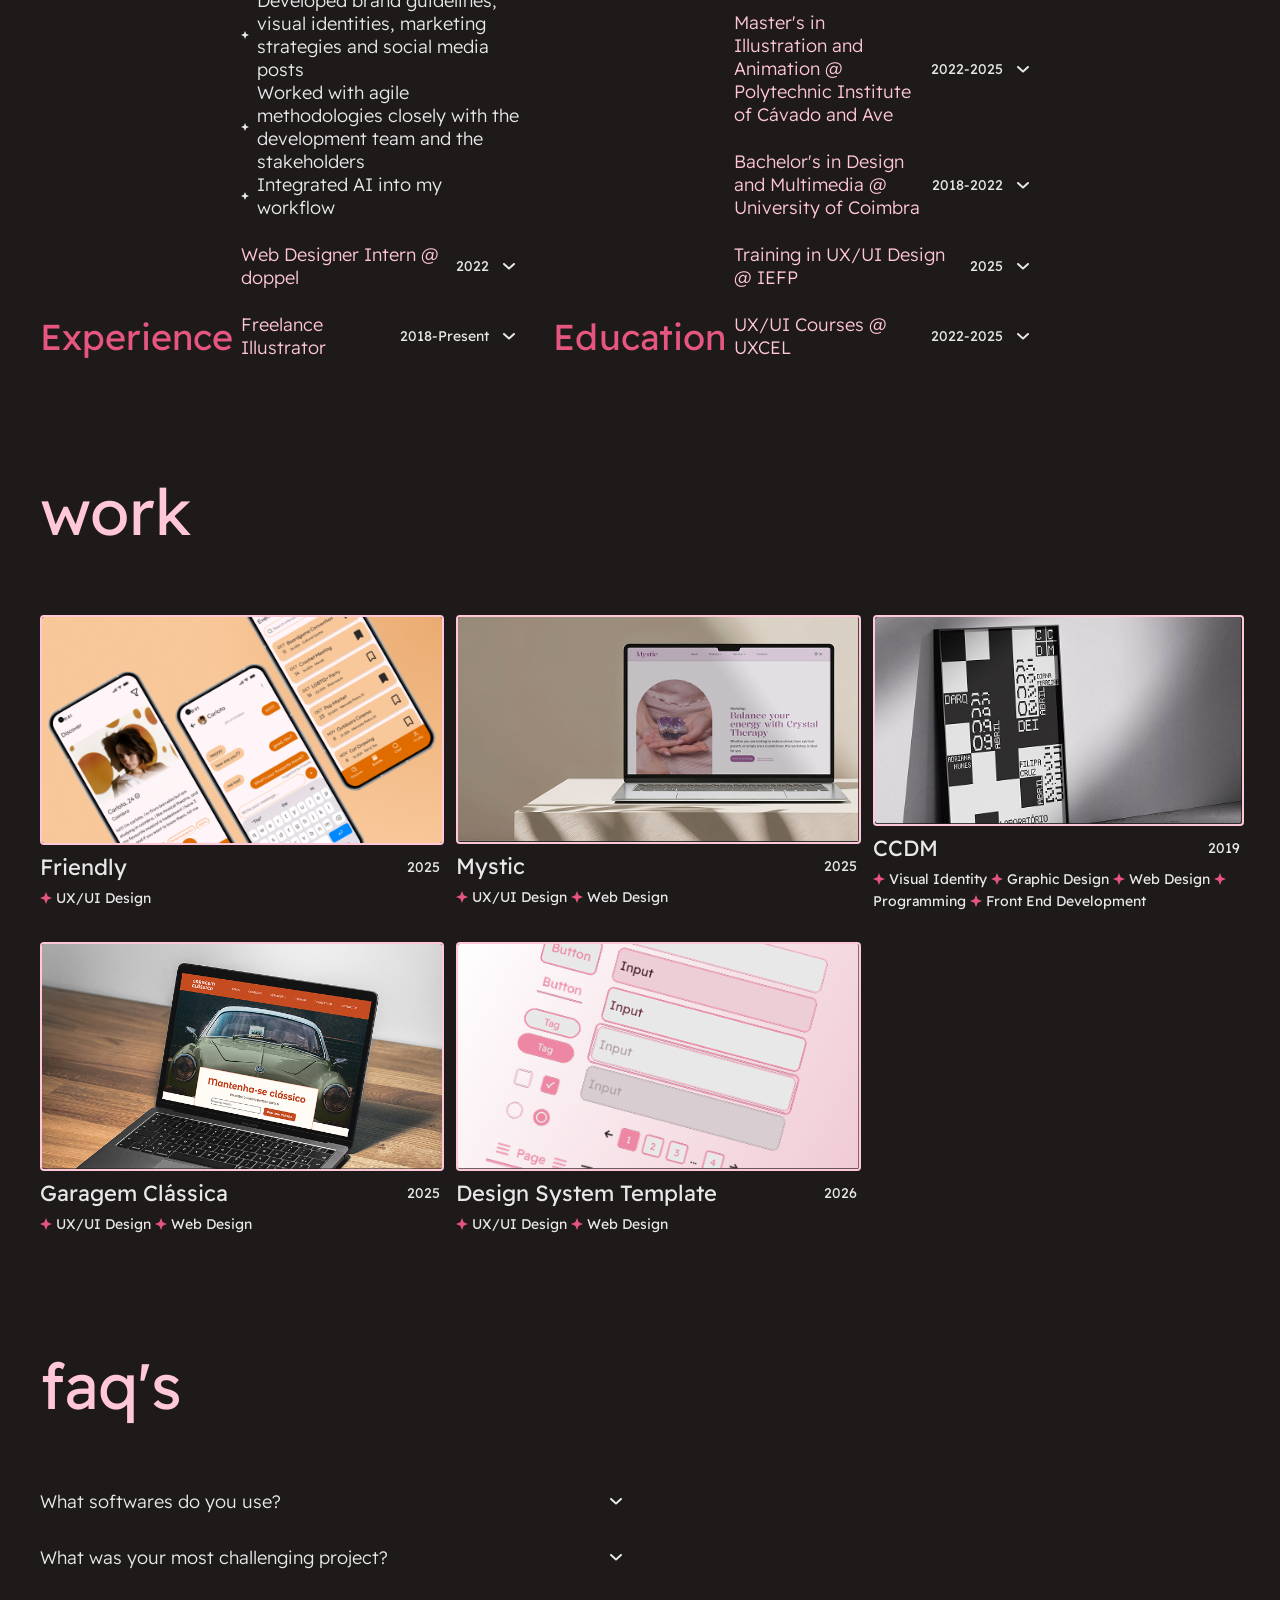
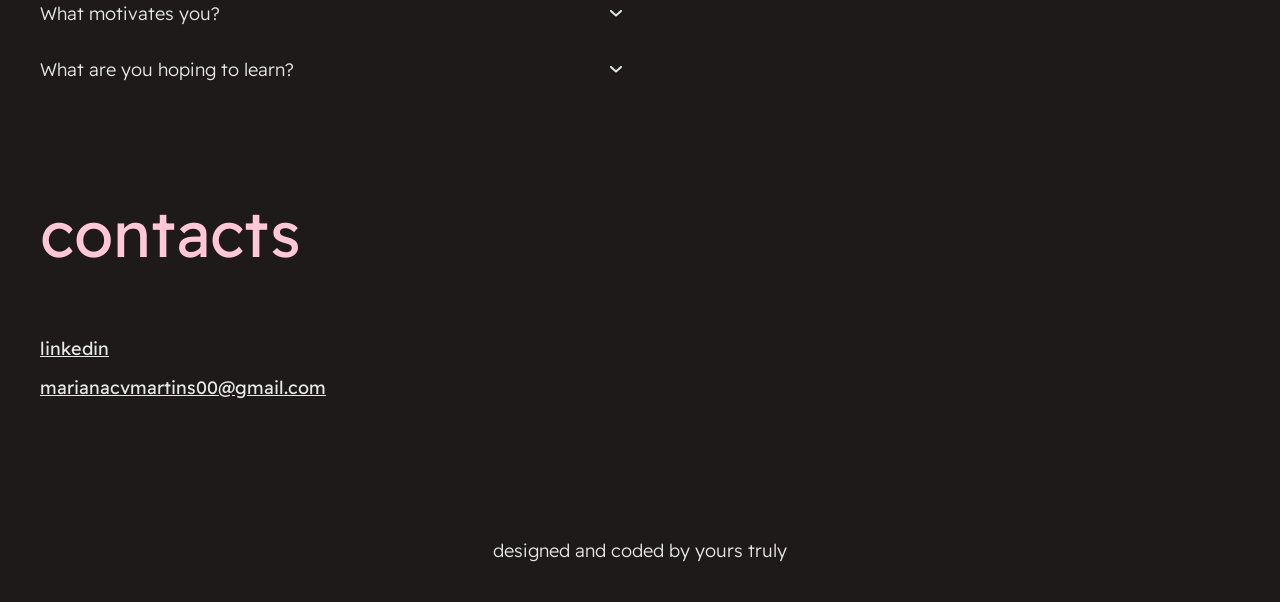
==== commit 8c02a019: "Add files via upload" ====
--- a/index.html
+++ b/index.html
@@ -18,9 +18,11 @@
     <link rel="manifest" href="/site.webmanifest">
 </head>
 
-<body>
-    <div id="nav-background"></div>
-    <nav id="nav">
+<body id="home">
+    <div id="nav-background">
+        <nav id="nav"></nav>
+    </div>
+    
     </nav>
 
     <main>
--- a/style.css
+++ b/style.css
@@ -40,6 +40,8 @@
     font-family: "Readex Pro", sans-serif;
     font-weight: 400;
     scroll-behavior: smooth;
+    scrollbar-color: var(--primary600);
+    scrollbar-width: thin;
 }
 
 
@@ -392,14 +394,13 @@
 }
 
 #work-main {
-    display: flex;
-    flex-wrap: wrap;
+    display: grid;
+    grid-template-columns: auto auto auto;
     gap: 32px 16px;
     width: 100%;
 }
 
 .work-card {
-    flex: calc((100% - (var(--gutter) * 2)) / 3);
     display: flex;
     flex-direction: column;
     gap: 8px;
@@ -559,16 +560,33 @@
 
 #project header {
     height: calc(100vh - 120px);
+    display: flex;
+    flex-direction: column;
+    justify-content: space-between;
 }
 
 #project header img {
     width: 100vw;
-    margin: 0 -40px;
-}
-
-#project #category-section {
+    margin: 0 calc(var(--margin) * -1);
+}
+
+#project #information {
+    display: inline-grid;
+    column-gap: 16px;
+    row-gap: 16px;
+    align-self: stretch;
+    grid-template-rows: repeat(1, fit-content(100%));
+    grid-template-columns: repeat(12, minmax(0, 1fr));
+}
+
+#project #information>* {
     grid-column: 1 / span 8;
     justify-self: stretch;
+}
+
+#project #category-section {
+
+
     display: flex;
     flex-direction: row;
     gap: 8px;
@@ -579,18 +597,8 @@
     margin: 0;
 }
 
-#project #information {
-    margin-top: 40px;
-    display: inline-grid;
-    column-gap: 16px;
-    row-gap: 16px;
-    align-self: stretch;
-    grid-template-rows: repeat(1, fit-content(100%));
-    grid-template-columns: repeat(12, minmax(0, 1fr));
-}
 
 #project h4 {
-    grid-column: 1 / span 8;
     justify-self: stretch;
 }
 
@@ -635,6 +643,10 @@
     justify-self: stretch;
 }
 
+.project-item .title h4 {
+    color: var(--primary200);
+}
+
 .project-item .text {
     display: flex;
     flex-direction: column;
@@ -644,6 +656,10 @@
     grid-row: 1 / span 1;
     grid-column: 3 / span 7;
     justify-self: stretch;
+}
+
+#project ul {
+    padding-left: 16px;
 }
 
 #project li {
@@ -761,8 +777,27 @@
         width: 100%;
     }
 
+    #work-main {
+        grid-template-columns: auto auto;
+    }
+
     #faqs-main {
         grid-column: 1 / span 10;
+    }
+
+    #project #information>* {
+        grid-column: 1 / span 10;
+        justify-self: stretch;
+    }
+
+    #project-section {
+        grid-column: 1 / span 9;
+    }
+
+    .project-item {
+        display: flex;
+        flex-direction: column;
+        gap: 8px;
     }
 }
 
@@ -771,8 +806,19 @@
         --margin: 16px;
 
         --h1: 64px;
-        --h2: 48px;
+        --h2: 44px;
         --h3: 28px;
+    }
+
+    #home #nav-background {
+        visibility: hidden;
+    }
+
+    #project #nav-background {
+        width: 200px;
+        height: 200px;
+        right: -80px;
+        top: -65px;
     }
 
     .about-section {
@@ -798,7 +844,76 @@
         filter: blur(16px);
     }
 
-        #faqs-main {
+    #work-main {
+        display: flex;
+        overflow-x: scroll;
+        scroll-snap-type: x mandatory;
+        cursor: grab;
+        scroll-marker-group: after;
+        anchor-name: --work-main;
+        -ms-overflow-style: none;
+        scrollbar-width: none;
+    }
+
+    #work-main::-webkit-scrollbar {
+        display: none;
+    }
+
+    .work-card {
+        flex: 0 0 80%;
+        scroll-snap-align: center;
+    }
+
+    #work-main::scroll-marker-group {
+        position: absolute;
+        position-anchor: --work-main;
+        top: calc(anchor(bottom) + 20px);
+        justify-self: anchor-center;
+        display: flex;
+        justify-content: center;
+        gap: 8px;
+    }
+
+    .work-card::scroll-marker {
+        content: attr(data-accName);
+        width: 12px;
+        height: 12px;
+        background-color: var(--primary200);
+        border-radius: 50%;
+        overflow: hidden;
+        text-indent: 8px;
+        transition: 0.3s;
+    }
+
+    .work-card::scroll-marker:target-current {
+        background-color: var(--primary600);
+    }
+
+    #faqs-main {
         grid-column: 1 / span 12;
     }
+
+    #project header img {
+        width: 140vw;
+        margin: 0 calc(var(--margin) * -1);
+    }
+
+    #project #information>* {
+        grid-column: 1 / span 12;
+        justify-self: stretch;
+    }
+
+    #project-section {
+        grid-column: 1 / span 12;
+    }
+
+    .project-item {
+        display: flex;
+        flex-direction: column;
+        gap: 8px;
+    }
+
+    #project #nav-section {
+        visibility: hidden;
+    }
 }
